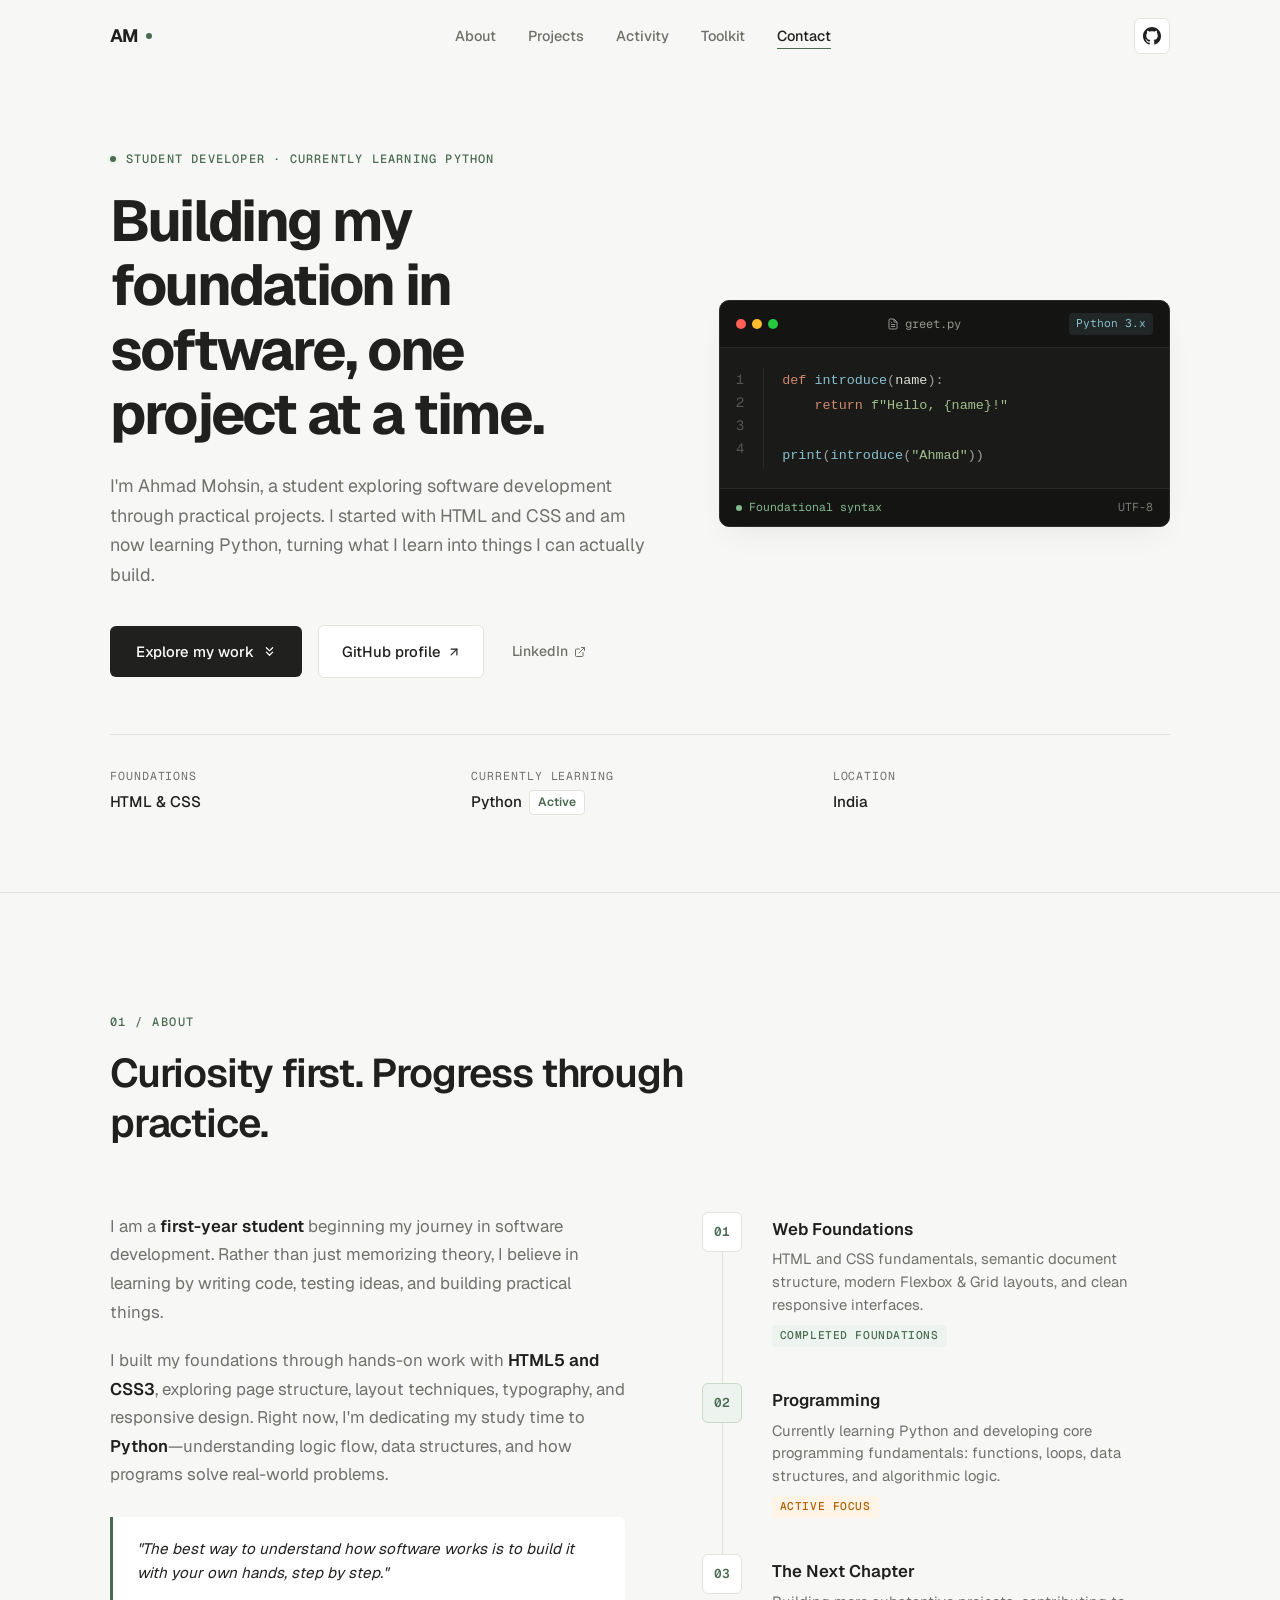
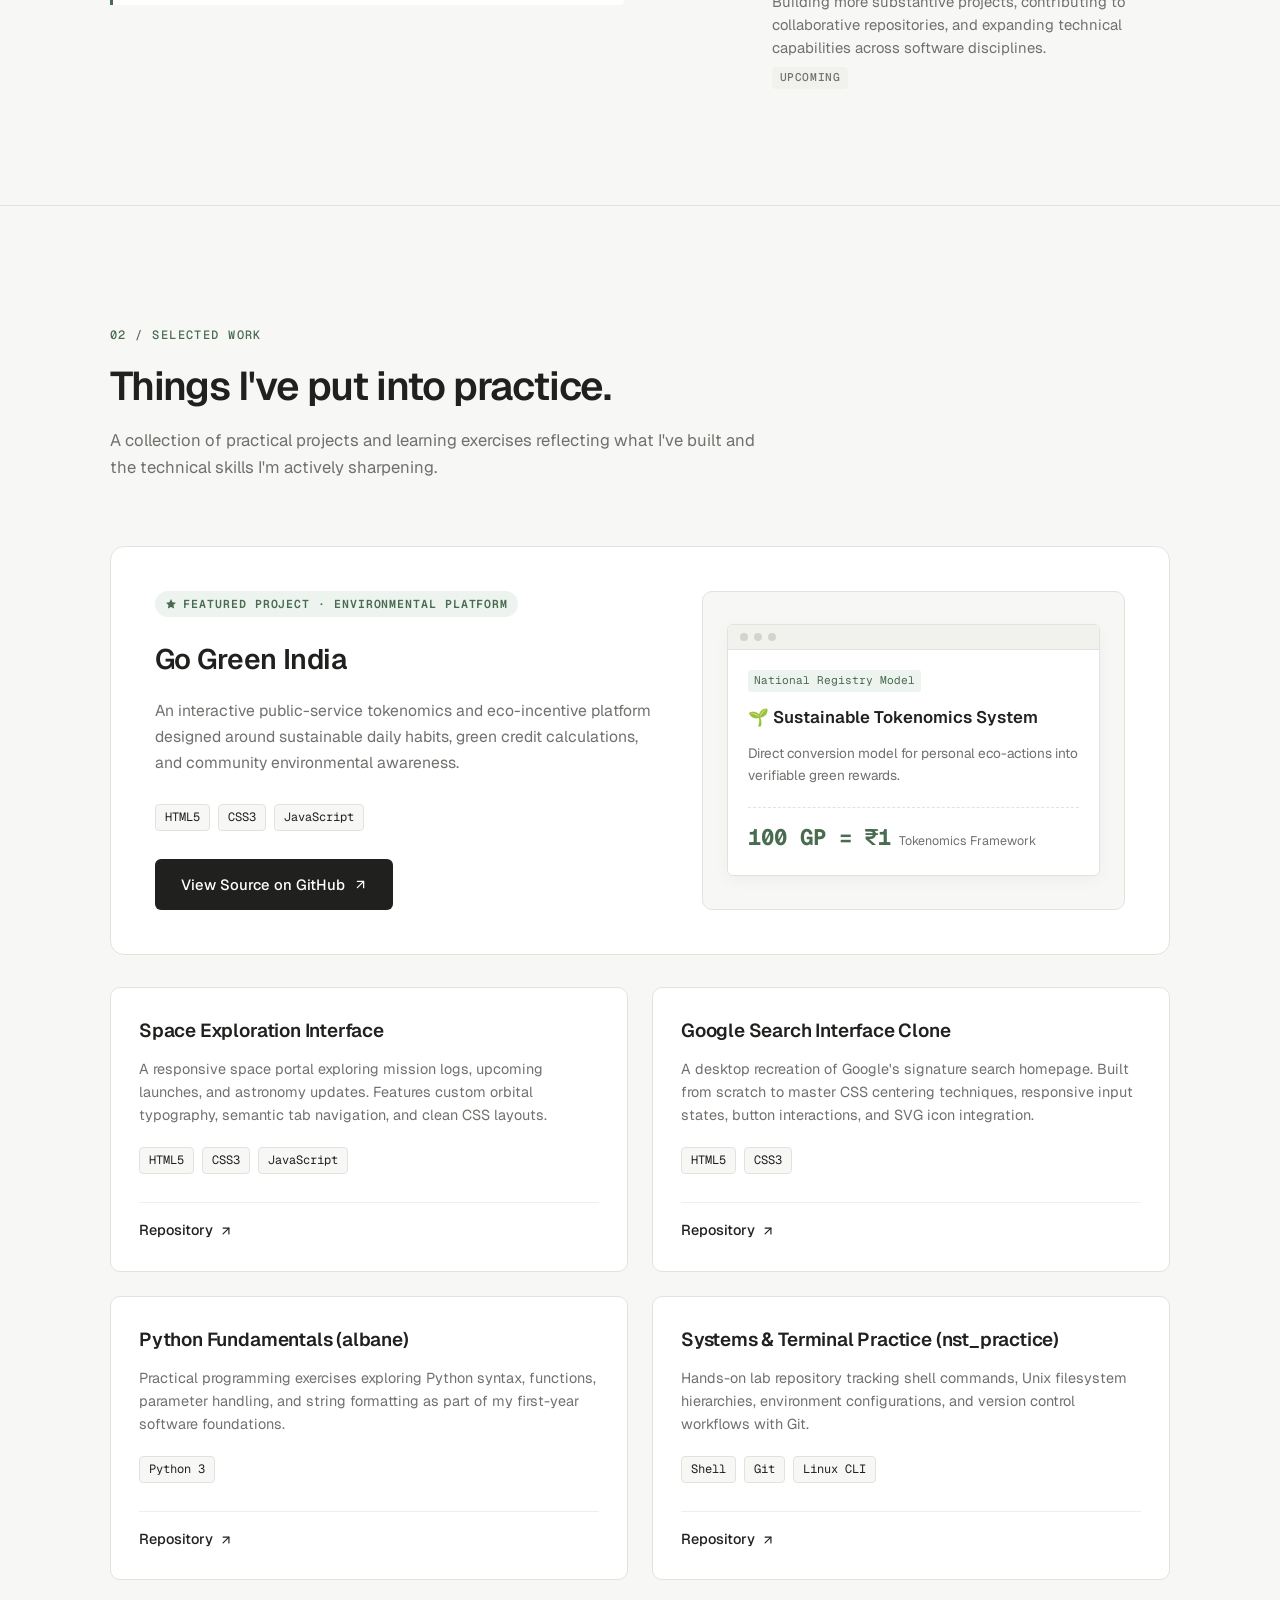
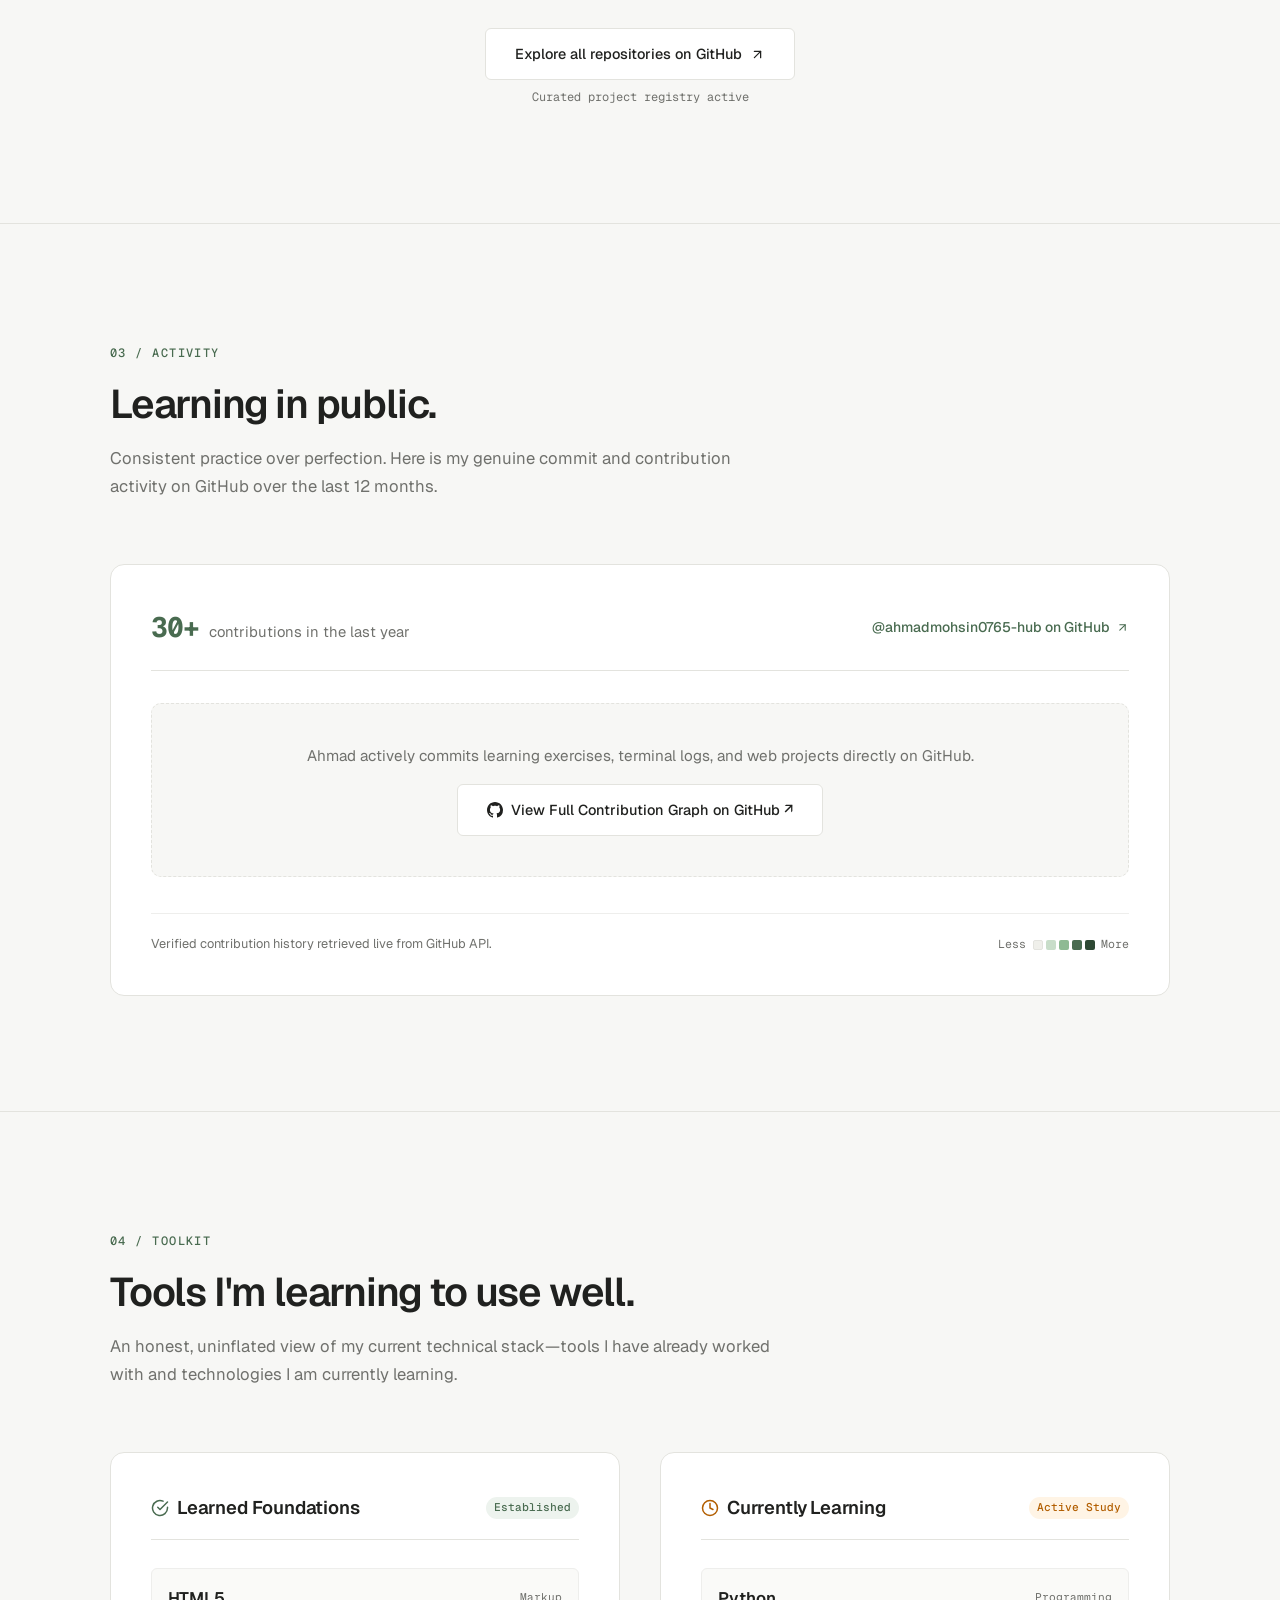
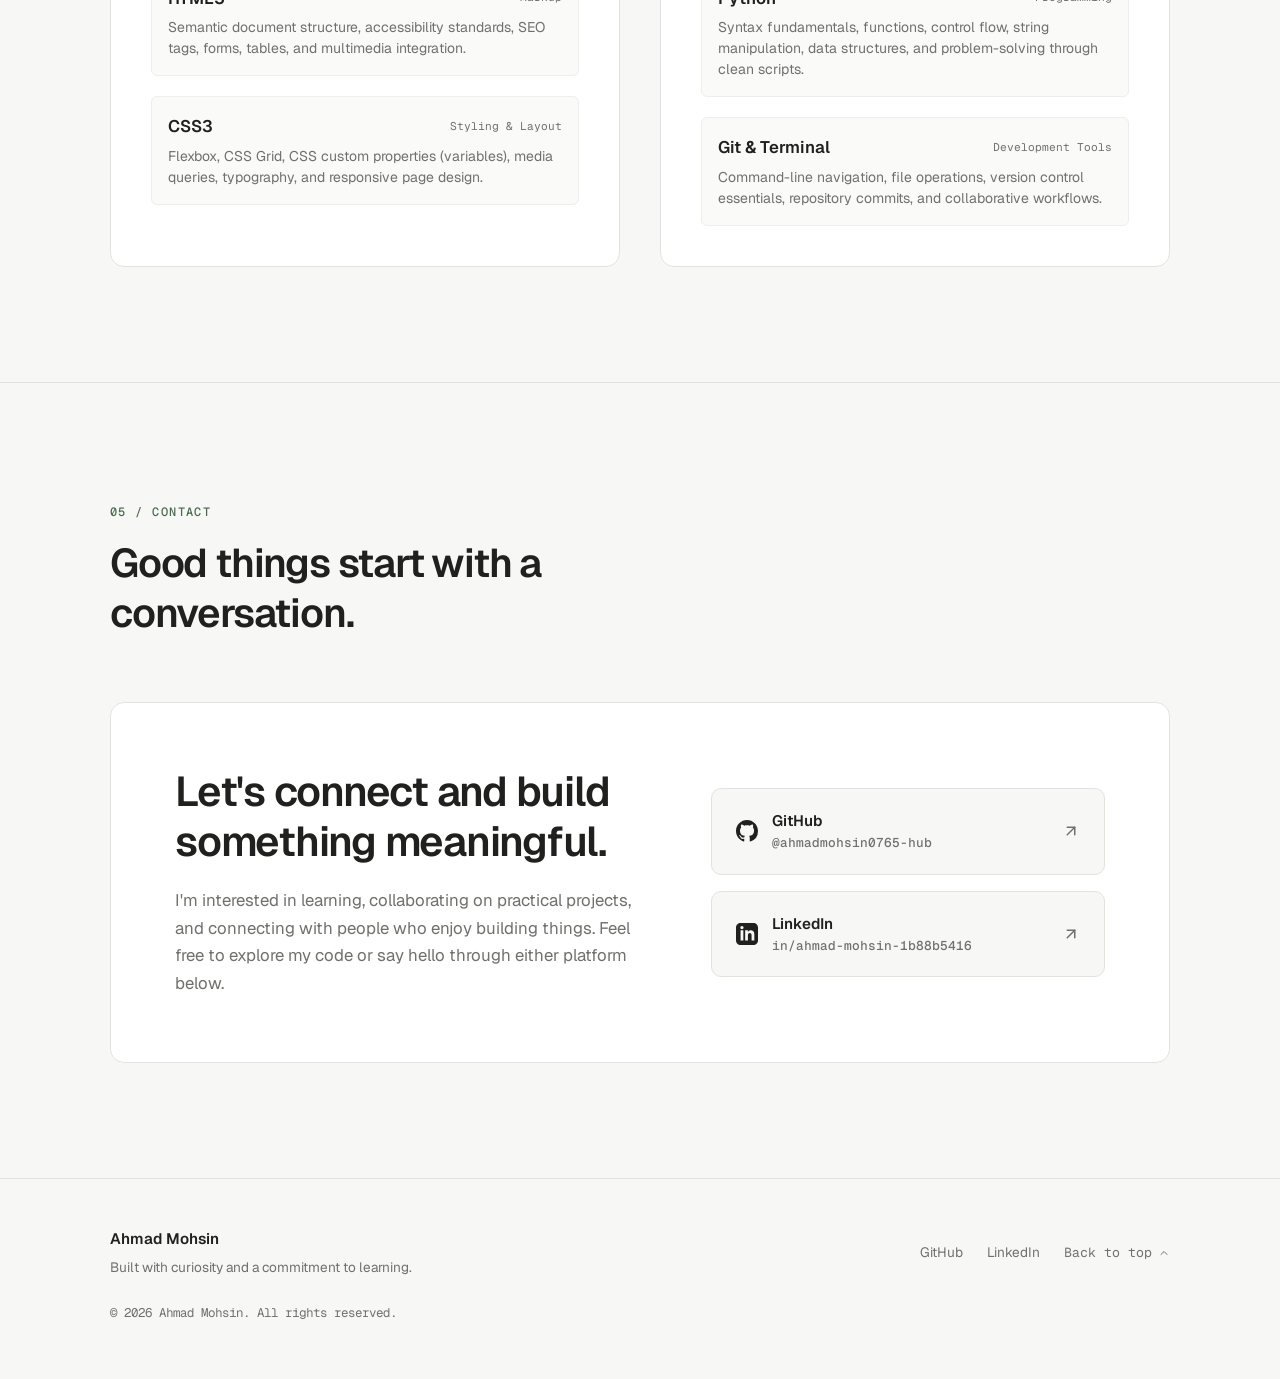
==== index.html @ 2cc1fe0c "first commit" ====
<!DOCTYPE html>
<html lang="en">
<head>
  <meta charset="UTF-8">
  <meta name="viewport" content="width=device-width, initial-scale=1.0">
  <title>Ahmad Mohsin — Student Developer</title>
  
  <!-- Meta & SEO -->
  <meta name="description" content="Personal portfolio of Ahmad Mohsin, a first-year student exploring software development through practical projects, HTML, CSS, and Python.">
  <meta name="author" content="Ahmad Mohsin">
  <meta name="robots" content="index, follow">
  
  <!-- Open Graph / Social Sharing -->
  <meta property="og:type" content="website">
  <meta property="og:title" content="Ahmad Mohsin — Student Developer">
  <meta property="og:description" content="Building my foundation in software, one project at a time. First-year student exploring HTML, CSS, and Python.">
  <meta property="og:url" content="https://github.com/ahmadmohsin0765-hub">
  
  <!-- Favicon -->
  <link rel="icon" type="image/svg+xml" href="assets/favicon.svg">
  
  <!-- Google Fonts: Geist, Geist Mono, Inter -->
  <link rel="preconnect" href="https://fonts.googleapis.com">
  <link rel="preconnect" href="https://fonts.gstatic.com" crossorigin>
  <link href="https://fonts.googleapis.com/css2?family=Geist+Mono:wght@400;500;600&family=Geist:wght@300;400;500;600;700&family=Inter:wght@400;500;600;700&display=swap" rel="stylesheet">
  
  <!-- Stylesheet -->
  <link rel="stylesheet" href="style.css">
  
  <!-- Application Script -->
  <script src="script.js" defer></script>
</head>
<body>
  <!-- Accessibility Skip Navigation -->
  <a href="#main-content" class="skip-link">Skip to main content</a>

  <!-- Navigation Bar -->
  <header class="site-nav" role="banner">
    <div class="container nav-container">
      <a href="#" class="brand-logo" aria-label="Ahmad Mohsin portfolio home">
        <span>AM</span>
        <span class="brand-dot" aria-hidden="true"></span>
      </a>

      <nav aria-label="Main Navigation">
        <ul class="nav-links" id="primary-navigation">
          <li><a href="#about" class="nav-link">About</a></li>
          <li><a href="#projects" class="nav-link">Projects</a></li>
          <li><a href="#activity" class="nav-link">Activity</a></li>
          <li><a href="#toolkit" class="nav-link">Toolkit</a></li>
          <li><a href="#contact" class="nav-link">Contact</a></li>
        </ul>
      </nav>

      <div class="nav-actions">
        <a href="https://github.com/ahmadmohsin0765-hub" class="nav-icon-link" target="_blank" rel="noopener noreferrer" aria-label="Ahmad Mohsin on GitHub">
          <svg width="18" height="18" viewBox="0 0 24 24" fill="currentColor"><path d="M12 0C5.37 0 0 5.37 0 12c0 5.31 3.435 9.795 8.205 11.385.6.105.825-.255.825-.57 0-.285-.015-1.23-.015-2.235-3.015.555-3.795-.735-4.035-1.41-.135-.345-.72-1.41-1.23-1.695-.42-.225-1.02-.78-.015-.795.945-.015 1.62.87 1.845 1.23 1.08 1.815 2.805 1.305 3.495.99.105-.78.42-1.305.765-1.605-2.67-.3-5.46-1.335-5.46-5.925 0-1.305.465-2.385 1.23-3.225-.12-.3-.54-1.53.12-3.18 0 0 1.005-.315 3.3 1.23.96-.27 1.98-.405 3-.405s2.04.135 3 .405c2.295-1.56 3.3-1.23 3.3-1.23.66 1.65.24 2.88.12 3.18.765.84 1.23 1.905 1.23 3.225 0 4.605-2.805 5.625-5.475 5.925.435.375.81 1.095.81 2.22 0 1.605-.015 2.895-.015 3.3 0 .315.225.69.825.57A12.02 12.02 0 0024 12c0-6.63-5.37-12-12-12z"/></svg>
        </a>
        <button class="menu-toggle" type="button" aria-controls="primary-navigation" aria-expanded="false" aria-label="Toggle navigation menu">
          <span></span>
          <span></span>
          <span></span>
        </button>
      </div>
    </div>
  </header>

  <!-- Main Content Region -->
  <main id="main-content">
    <!-- Hero Section -->
    <section class="hero" aria-labelledby="hero-title">
      <div class="container">
        <div class="hero-grid">
          <!-- Left Column -->
          <div class="hero-content">
            <div class="hero-label">
              <span class="hero-label-dot"></span>
              <span>Student Developer · Currently Learning Python</span>
            </div>
            <h1 id="hero-title" class="hero-title">
              Building my foundation in software, one project at a time.
            </h1>
            <p class="hero-desc">
              I'm Ahmad Mohsin, a student exploring software development through practical projects. I started with HTML and CSS and am now learning Python, turning what I learn into things I can actually build.
            </p>
            <div class="hero-cta-group">
              <a href="#projects" class="btn-primary">
                <span>Explore my work</span>
                <svg width="15" height="15" viewBox="0 0 24 24" fill="none" stroke="currentColor" stroke-width="2" stroke-linecap="round" stroke-linejoin="round"><path d="M7 13l5 5 5-5M7 6l5 5 5-5"/></svg>
              </a>
              <a href="https://github.com/ahmadmohsin0765-hub" class="btn-secondary" target="_blank" rel="noopener noreferrer">
                <span>GitHub profile</span>
                <svg width="14" height="14" viewBox="0 0 24 24" fill="none" stroke="currentColor" stroke-width="2" stroke-linecap="round" stroke-linejoin="round"><line x1="7" y1="17" x2="17" y2="7"></line><polyline points="7 7 17 7 17 17"></polyline></svg>
              </a>
              <a href="https://www.linkedin.com/in/ahmad-mohsin-1b88b5416/" class="hero-social-link" target="_blank" rel="noopener noreferrer" aria-label="LinkedIn Profile">
                <span>LinkedIn</span>
                <svg width="12" height="12" viewBox="0 0 24 24" fill="none" stroke="currentColor" stroke-width="2" stroke-linecap="round" stroke-linejoin="round"><path d="M18 13v6a2 2 0 0 1-2 2H5a2 2 0 0 1-2-2V8a2 2 0 0 1 2-2h6"></path><polyline points="15 3 21 3 21 9"></polyline><line x1="10" y1="14" x2="21" y2="3"></line></svg>
              </a>
            </div>
          </div>

          <!-- Right Column: Code Editor Panel -->
          <div class="hero-code-panel" aria-label="Code preview snippet">
            <div class="code-panel-header">
              <div class="code-dots" aria-hidden="true">
                <span class="code-dot red"></span>
                <span class="code-dot yellow"></span>
                <span class="code-dot green"></span>
              </div>
              <div class="code-tab-title">
                <svg width="12" height="12" viewBox="0 0 24 24" fill="none" stroke="currentColor" stroke-width="2"><path d="M14 2H6a2 2 0 0 0-2 2v16a2 2 0 0 0 2 2h12a2 2 0 0 0 2-2V8z"></path><polyline points="14 2 14 8 20 8"></polyline><line x1="16" y1="13" x2="8" y2="13"></line><line x1="16" y1="17" x2="8" y2="17"></line><polyline points="10 9 9 9 8 9"></polyline></svg>
                <span>greet.py</span>
              </div>
              <span class="code-lang-badge">Python 3.x</span>
            </div>

            <div class="code-panel-body">
              <div class="code-line-numbers" aria-hidden="true">
                <span>1</span>
                <span>2</span>
                <span>3</span>
                <span>4</span>
              </div>
              <div class="code-text-content"><code><span class="kw">def</span> <span class="fn">introduce</span><span class="punct">(</span>name<span class="punct">):</span>
    <span class="kw">return</span> <span class="str">f"Hello, {name}!"</span>

<span class="fn">print</span><span class="punct">(</span><span class="fn">introduce</span><span class="punct">(</span><span class="str">"Ahmad"</span><span class="punct">))</span></code></div>
            </div>

            <div class="code-panel-footer">
              <span class="code-status-indicator">
                <span class="code-status-pulse"></span>
                <span>Foundational syntax</span>
              </span>
              <span>UTF-8</span>
            </div>
          </div>
        </div>

        <!-- Metadata Row Below Hero -->
        <div class="hero-metadata">
          <div class="metadata-item">
            <span class="metadata-label">Foundations</span>
            <span class="metadata-value">HTML &amp; CSS</span>
          </div>
          <div class="metadata-item">
            <span class="metadata-label">Currently Learning</span>
            <span class="metadata-value">
              <span>Python</span>
              <span class="metadata-tag">Active</span>
            </span>
          </div>
          <div class="metadata-item">
            <span class="metadata-label">Location</span>
            <span class="metadata-value">India</span>
          </div>
        </div>
      </div>
    </section>

    <!-- Section 01: About -->
    <section id="about" class="section" aria-labelledby="about-heading">
      <div class="container">
        <div class="section-header reveal">
          <span class="section-label">01 / ABOUT</span>
          <h2 id="about-heading" class="section-heading">Curiosity first. Progress through practice.</h2>
        </div>

        <div class="about-grid">
          <div class="about-narrative reveal">
            <p>
              I am a <strong>first-year student</strong> beginning my journey in software development. Rather than just memorizing theory, I believe in learning by writing code, testing ideas, and building practical things.
            </p>
            <p>
              I built my foundations through hands-on work with <strong>HTML5 and CSS3</strong>, exploring page structure, layout techniques, typography, and responsive design. Right now, I'm dedicating my study time to <strong>Python</strong>—understanding logic flow, data structures, and how programs solve real-world problems.
            </p>
            <div class="about-quote">
              "The best way to understand how software works is to build it with your own hands, step by step."
            </div>
          </div>

          <!-- Learning Timeline -->
          <div class="timeline reveal" role="list" aria-label="Learning Journey Timeline">
            <div class="timeline-step" role="listitem">
              <div class="timeline-marker" aria-hidden="true">01</div>
              <div class="timeline-content">
                <h3 class="timeline-title">Web Foundations</h3>
                <p class="timeline-desc">HTML and CSS fundamentals, semantic document structure, modern Flexbox &amp; Grid layouts, and clean responsive interfaces.</p>
                <span class="timeline-badge">Completed Foundations</span>
              </div>
            </div>

            <div class="timeline-step active" role="listitem">
              <div class="timeline-marker" aria-hidden="true">02</div>
              <div class="timeline-content">
                <h3 class="timeline-title">Programming</h3>
                <p class="timeline-desc">Currently learning Python and developing core programming fundamentals: functions, loops, data structures, and algorithmic logic.</p>
                <span class="timeline-badge" style="background: #FFF4E5; color: #B25E00;">Active Focus</span>
              </div>
            </div>

            <div class="timeline-step" role="listitem">
              <div class="timeline-marker" aria-hidden="true">03</div>
              <div class="timeline-content">
                <h3 class="timeline-title">The Next Chapter</h3>
                <p class="timeline-desc">Building more substantive projects, contributing to collaborative repositories, and expanding technical capabilities across software disciplines.</p>
                <span class="timeline-badge" style="background: #F1F1EE; color: #70716D;">Upcoming</span>
              </div>
            </div>
          </div>
        </div>
      </div>
    </section>

    <!-- Section 02: Projects (Selected Work) -->
    <section id="projects" class="section" aria-labelledby="projects-heading">
      <div class="container">
        <div class="section-header reveal">
          <span class="section-label">02 / SELECTED WORK</span>
          <h2 id="projects-heading" class="section-heading">Things I've put into practice.</h2>
          <p class="section-intro">
            A collection of practical projects and learning exercises reflecting what I've built and the technical skills I'm actively sharpening.
          </p>
        </div>

        <div class="projects-wrapper">
          <!-- Featured Project Injection Container -->
          <div id="featured-project-container"></div>

          <!-- Regular Projects Two-Column Grid -->
          <div class="projects-grid" id="projects-grid-container"></div>

          <!-- Explore GitHub Link -->
          <div class="projects-footer reveal">
            <a href="https://github.com/ahmadmohsin0765-hub" class="btn-outline" target="_blank" rel="noopener noreferrer">
              <span>Explore all repositories on GitHub</span>
              <svg width="15" height="15" viewBox="0 0 24 24" fill="none" stroke="currentColor" stroke-width="2" stroke-linecap="round" stroke-linejoin="round"><line x1="7" y1="17" x2="17" y2="7"></line><polyline points="7 7 17 7 17 17"></polyline></svg>
            </a>
            <div class="repo-fetch-status" id="repo-sync-status" aria-live="polite">
              Synchronizing with public repositories...
            </div>
          </div>
        </div>
      </div>
    </section>

    <!-- Section 03: Activity (GitHub Contributions) -->
    <section id="activity" class="section" aria-labelledby="activity-heading">
      <div class="container">
        <div class="section-header reveal">
          <span class="section-label">03 / ACTIVITY</span>
          <h2 id="activity-heading" class="section-heading">Learning in public.</h2>
          <p class="section-intro">
            Consistent practice over perfection. Here is my genuine commit and contribution activity on GitHub over the last 12 months.
          </p>
        </div>

        <div class="activity-card reveal">
          <div class="activity-header">
            <div class="activity-stats">
              <span class="activity-count" id="annual-contributions-count">--</span>
              <span class="activity-count-label">contributions in the last year</span>
            </div>
            <a href="https://github.com/ahmadmohsin0765-hub" class="activity-profile-link" target="_blank" rel="noopener noreferrer">
              <span>@ahmadmohsin0765-hub on GitHub</span>
              <svg width="13" height="13" viewBox="0 0 24 24" fill="none" stroke="currentColor" stroke-width="2" stroke-linecap="round" stroke-linejoin="round"><line x1="7" y1="17" x2="17" y2="7"></line><polyline points="7 7 17 7 17 17"></polyline></svg>
            </a>
          </div>

          <div class="calendar-scroll-hint">← Scroll horizontally to inspect 52 weeks →</div>

          <!-- Calendar Graph Canvas Container -->
          <div class="calendar-wrapper" id="calendar-graph-container" tabindex="0" role="region" aria-label="Interactive GitHub contribution heat map">
            <div style="padding: 2rem; text-align: center; color: var(--text-secondary); font-family: var(--font-mono); font-size: 0.85rem;">
              Loading GitHub activity...
            </div>
          </div>

          <!-- Tooltip element -->
          <div class="calendar-tooltip" id="calendar-tooltip" role="tooltip" aria-hidden="true"></div>

          <!-- Calendar Footer Legend -->
          <div class="calendar-footer">
            <span>Verified contribution history retrieved live from GitHub API.</span>
            <div class="calendar-legend" aria-hidden="true">
              <span>Less</span>
              <div class="legend-squares">
                <span class="legend-square lvl-0"></span>
                <span class="legend-square lvl-1"></span>
                <span class="legend-square lvl-2"></span>
                <span class="legend-square lvl-3"></span>
                <span class="legend-square lvl-4"></span>
              </div>
              <span>More</span>
            </div>
          </div>
        </div>
      </div>
    </section>

    <!-- Section 04: Toolkit / Skills -->
    <section id="toolkit" class="section" aria-labelledby="toolkit-heading">
      <div class="container">
        <div class="section-header reveal">
          <span class="section-label">04 / TOOLKIT</span>
          <h2 id="toolkit-heading" class="section-heading">Tools I'm learning to use well.</h2>
          <p class="section-intro">
            An honest, uninflated view of my current technical stack—tools I have already worked with and technologies I am currently learning.
          </p>
        </div>

        <div class="skills-grid">
          <!-- Category 1: Learned -->
          <div class="skill-category reveal">
            <div class="skill-category-header">
              <h3 class="skill-category-title">
                <svg width="18" height="18" viewBox="0 0 24 24" fill="none" stroke="var(--accent)" stroke-width="2" stroke-linecap="round" stroke-linejoin="round"><path d="M22 11.08V12a10 10 0 1 1-5.93-9.14"></path><polyline points="22 4 12 14.01 9 11.01"></polyline></svg>
                <span>Learned Foundations</span>
              </h3>
              <span class="skill-badge learned">Established</span>
            </div>

            <ul class="skill-list">
              <li class="skill-item">
                <div class="skill-item-header">
                  <span class="skill-name">HTML5</span>
                  <span class="skill-status-pill">Markup</span>
                </div>
                <p class="skill-desc">Semantic document structure, accessibility standards, SEO tags, forms, tables, and multimedia integration.</p>
              </li>

              <li class="skill-item">
                <div class="skill-item-header">
                  <span class="skill-name">CSS3</span>
                  <span class="skill-status-pill">Styling &amp; Layout</span>
                </div>
                <p class="skill-desc">Flexbox, CSS Grid, CSS custom properties (variables), media queries, typography, and responsive page design.</p>
              </li>
            </ul>
          </div>

          <!-- Category 2: Currently Learning -->
          <div class="skill-category reveal">
            <div class="skill-category-header">
              <h3 class="skill-category-title">
                <svg width="18" height="18" viewBox="0 0 24 24" fill="none" stroke="#B25E00" stroke-width="2" stroke-linecap="round" stroke-linejoin="round"><circle cx="12" cy="12" r="10"></circle><polyline points="12 6 12 12 16 14"></polyline></svg>
                <span>Currently Learning</span>
              </h3>
              <span class="skill-badge learning">Active Study</span>
            </div>

            <ul class="skill-list">
              <li class="skill-item">
                <div class="skill-item-header">
                  <span class="skill-name">Python</span>
                  <span class="skill-status-pill">Programming</span>
                </div>
                <p class="skill-desc">Syntax fundamentals, functions, control flow, string manipulation, data structures, and problem-solving through clean scripts.</p>
              </li>

              <li class="skill-item">
                <div class="skill-item-header">
                  <span class="skill-name">Git &amp; Terminal</span>
                  <span class="skill-status-pill">Development Tools</span>
                </div>
                <p class="skill-desc">Command-line navigation, file operations, version control essentials, repository commits, and collaborative workflows.</p>
              </li>
            </ul>
          </div>
        </div>
      </div>
    </section>

    <!-- Section 05: Contact -->
    <section id="contact" class="section" aria-labelledby="contact-heading">
      <div class="container">
        <div class="section-header reveal">
          <span class="section-label">05 / CONTACT</span>
          <h2 id="contact-heading" class="section-heading">Good things start with a conversation.</h2>
        </div>

        <div class="contact-card reveal">
          <div class="contact-info">
            <h3 class="contact-title">Let's connect and build something meaningful.</h3>
            <p class="contact-desc">
              I'm interested in learning, collaborating on practical projects, and connecting with people who enjoy building things. Feel free to explore my code or say hello through either platform below.
            </p>
          </div>

          <div class="contact-links-list">
            <!-- GitHub Link -->
            <a href="https://github.com/ahmadmohsin0765-hub" class="contact-link-item" target="_blank" rel="noopener noreferrer">
              <div class="contact-link-left">
                <svg width="22" height="22" viewBox="0 0 24 24" fill="currentColor"><path d="M12 0C5.37 0 0 5.37 0 12c0 5.31 3.435 9.795 8.205 11.385.6.105.825-.255.825-.57 0-.285-.015-1.23-.015-2.235-3.015.555-3.795-.735-4.035-1.41-.135-.345-.72-1.41-1.23-1.695-.42-.225-1.02-.78-.015-.795.945-.015 1.62.87 1.845 1.23 1.08 1.815 2.805 1.305 3.495.99.105-.78.42-1.305.765-1.605-2.67-.3-5.46-1.335-5.46-5.925 0-1.305.465-2.385 1.23-3.225-.12-.3-.54-1.53.12-3.18 0 0 1.005-.315 3.3 1.23.96-.27 1.98-.405 3-.405s2.04.135 3 .405c2.295-1.56 3.3-1.23 3.3-1.23.66 1.65.24 2.88.12 3.18.765.84 1.23 1.905 1.23 3.225 0 4.605-2.805 5.625-5.475 5.925.435.375.81 1.095.81 2.22 0 1.605-.015 2.895-.015 3.3 0 .315.225.69.825.57A12.02 12.02 0 0024 12c0-6.63-5.37-12-12-12z"/></svg>
                <div>
                  <div class="contact-link-label">GitHub</div>
                  <div class="contact-link-handle">@ahmadmohsin0765-hub</div>
                </div>
              </div>
              <svg class="contact-arrow" width="18" height="18" viewBox="0 0 24 24" fill="none" stroke="currentColor" stroke-width="2" stroke-linecap="round" stroke-linejoin="round"><line x1="7" y1="17" x2="17" y2="7"></line><polyline points="7 7 17 7 17 17"></polyline></svg>
            </a>

            <!-- LinkedIn Link -->
            <a href="https://www.linkedin.com/in/ahmad-mohsin-1b88b5416/" class="contact-link-item" target="_blank" rel="noopener noreferrer">
              <div class="contact-link-left">
                <svg width="22" height="22" viewBox="0 0 24 24" fill="currentColor"><path d="M19 0h-14c-2.761 0-5 2.239-5 5v14c0 2.761 2.239 5 5 5h14c2.762 0 5-2.239 5-5v-14c0-2.761-2.238-5-5-5zm-11 19h-3v-11h3v11zm-1.5-12.268c-.966 0-1.75-.79-1.75-1.764s.784-1.764 1.75-1.764 1.75.79 1.75 1.764-.783 1.764-1.75 1.764zm13.5 12.268h-3v-5.604c0-3.368-4-3.113-4 0v5.604h-3v-11h3v1.765c1.396-2.586 7-2.777 7 2.476v6.759z"/></svg>
                <div>
                  <div class="contact-link-label">LinkedIn</div>
                  <div class="contact-link-handle">in/ahmad-mohsin-1b88b5416</div>
                </div>
              </div>
              <svg class="contact-arrow" width="18" height="18" viewBox="0 0 24 24" fill="none" stroke="currentColor" stroke-width="2" stroke-linecap="round" stroke-linejoin="round"><line x1="7" y1="17" x2="17" y2="7"></line><polyline points="7 7 17 7 17 17"></polyline></svg>
            </a>
          </div>
        </div>
      </div>
    </section>
  </main>

  <!-- Minimalist Footer -->
  <footer class="site-footer" role="contentinfo">
    <div class="container footer-container">
      <div class="footer-left">
        <span class="footer-name">Ahmad Mohsin</span>
        <span class="footer-tagline">Built with curiosity and a commitment to learning.</span>
      </div>

      <div class="footer-right">
        <a href="https://github.com/ahmadmohsin0765-hub" class="footer-link" target="_blank" rel="noopener noreferrer">GitHub</a>
        <a href="https://www.linkedin.com/in/ahmad-mohsin-1b88b5416/" class="footer-link" target="_blank" rel="noopener noreferrer">LinkedIn</a>
        <a href="#" class="footer-back-to-top" aria-label="Return to top of page">
          <span>Back to top</span>
          <svg width="12" height="12" viewBox="0 0 24 24" fill="none" stroke="currentColor" stroke-width="2" stroke-linecap="round" stroke-linejoin="round"><polyline points="18 15 12 9 6 15"></polyline></svg>
        </a>
      </div>
    </div>
    <div class="container" style="margin-top: 1.5rem; font-size: 0.78rem; color: #70716D; font-family: var(--font-mono);">
      © <span id="current-year">2026</span> Ahmad Mohsin. All rights reserved.
    </div>
  </footer>
</body>
</html>
---- style.css ----
/* ==========================================================================
   Ahmad Mohsin — Personal Portfolio Stylesheet
   Minimalist, Art-Directed Editorial Design System
   ========================================================================== */

/* --- Custom Properties / Design Tokens --- */
:root {
  /* Color Palette (Design System) */
  --bg: #F7F7F5;
  --text: #20211F;
  --text-secondary: #70716D;
  --accent: #496B50;
  --accent-hover: #38533e;
  --accent-subtle: #edf3ee;
  --accent-border: #c8d8cb;
  --border: #E3E3DE;
  --border-light: #EEEEEC;
  --surface: #FFFFFF;
  --surface-muted: #FAFAF8;

  /* Code Panel Palette */
  --code-bg: #1A1B19;
  --code-text: #DCDCD7;
  --code-keyword: #D08770;
  --code-func: #88C0D0;
  --code-string: #A3BE8C;
  --code-comment: #6A6D68;
  --code-punct: #9EA09B;

  /* Typography */
  --font-sans: 'Geist', 'Inter', -apple-system, BlinkMacSystemFont, 'Segoe UI', Roboto, Helvetica, Arial, sans-serif;
  --font-mono: 'Geist Mono', 'JetBrains Mono', 'SF Mono', Menlo, Consolas, Monaco, monospace;

  /* Layout & Spacing */
  --max-width: 1140px;
  --section-spacing: clamp(5rem, 9vw, 8rem);
  --radius-sm: 6px;
  --radius-md: 10px;
  --radius-lg: 14px;

  /* Transitions */
  --transition-fast: 0.18s cubic-bezier(0.16, 1, 0.3, 1);
  --transition-base: 0.28s cubic-bezier(0.16, 1, 0.3, 1);
  --transition-slow: 0.45s cubic-bezier(0.16, 1, 0.3, 1);
}

/* --- Reset & Global Baseline --- */
*, *::before, *::after {
  box-sizing: border-box;
  margin: 0;
  padding: 0;
}

html {
  font-size: 16px;
  scroll-behavior: smooth;
  -webkit-font-smoothing: antialiased;
  -moz-osx-font-smoothing: grayscale;
  text-rendering: optimizeLegibility;
}

body {
  font-family: var(--font-sans);
  background-color: var(--bg);
  color: var(--text);
  line-height: 1.6;
  min-height: 100vh;
  position: relative;
  overflow-x: hidden;
}

img, svg {
  display: block;
  max-width: 100%;
}

a {
  color: inherit;
  text-decoration: none;
}

button {
  font: inherit;
  background: none;
  border: none;
  cursor: pointer;
  color: inherit;
}

/* Focus styles for keyboard navigation */
:focus-visible {
  outline: 2px solid var(--accent);
  outline-offset: 3px;
  border-radius: var(--radius-sm);
}

/* Skip to content link for accessibility */
.skip-link {
  position: absolute;
  top: -100px;
  left: 24px;
  background: var(--text);
  color: var(--surface);
  padding: 10px 16px;
  z-index: 1000;
  font-size: 0.875rem;
  font-weight: 500;
  border-radius: var(--radius-sm);
  transition: top var(--transition-fast);
}

.skip-link:focus {
  top: 16px;
}

/* --- Container --- */
.container {
  width: 100%;
  max-width: var(--max-width);
  margin-left: auto;
  margin-right: auto;
  padding-left: clamp(1.25rem, 4vw, 2.5rem);
  padding-right: clamp(1.25rem, 4vw, 2.5rem);
}

/* --- Typography Utilities --- */
.section-label {
  display: inline-block;
  font-family: var(--font-mono);
  font-size: 0.75rem;
  font-weight: 500;
  letter-spacing: 0.12em;
  text-transform: uppercase;
  color: var(--accent);
  margin-bottom: 1rem;
}

.section-heading {
  font-size: clamp(1.75rem, 3.5vw, 2.5rem);
  font-weight: 600;
  line-height: 1.25;
  letter-spacing: -0.03em;
  color: var(--text);
  max-width: 24ch;
}

.section-intro {
  font-size: clamp(1rem, 1.3vw, 1.125rem);
  color: var(--text-secondary);
  line-height: 1.65;
  max-width: 60ch;
  margin-top: 1rem;
}

/* --- Navigation Bar --- */
.site-nav {
  position: sticky;
  top: 0;
  z-index: 100;
  background: rgba(247, 247, 245, 0.92);
  backdrop-filter: blur(8px);
  -webkit-backdrop-filter: blur(8px);
  border-bottom: 1px solid transparent;
  transition: border-color var(--transition-base), background-color var(--transition-base);
}

.site-nav.scrolled {
  border-bottom-color: var(--border);
  background: rgba(247, 247, 245, 0.98);
}

.nav-container {
  display: flex;
  align-items: center;
  justify-content: space-between;
  height: 72px;
}

.brand-logo {
  display: inline-flex;
  align-items: center;
  gap: 0.5rem;
  font-family: var(--font-sans);
  font-size: 1.125rem;
  font-weight: 700;
  letter-spacing: -0.03em;
  color: var(--text);
  transition: opacity var(--transition-fast);
}

.brand-logo:hover {
  opacity: 0.8;
}

.brand-dot {
  width: 6px;
  height: 6px;
  border-radius: 50%;
  background: var(--accent);
  display: inline-block;
}

.nav-links {
  display: flex;
  align-items: center;
  gap: 2rem;
  list-style: none;
}

.nav-link {
  font-size: 0.9rem;
  font-weight: 500;
  color: var(--text-secondary);
  transition: color var(--transition-fast);
  position: relative;
  padding: 0.25rem 0;
}

.nav-link:hover,
.nav-link.active {
  color: var(--text);
}

.nav-link::after {
  content: '';
  position: absolute;
  bottom: 0;
  left: 0;
  width: 0;
  height: 1.5px;
  background-color: var(--accent);
  transition: width var(--transition-fast);
}

.nav-link:hover::after,
.nav-link.active::after {
  width: 100%;
}

.nav-actions {
  display: flex;
  align-items: center;
  gap: 1.25rem;
}

.nav-icon-link {
  display: inline-flex;
  align-items: center;
  justify-content: center;
  width: 36px;
  height: 36px;
  border-radius: var(--radius-sm);
  border: 1px solid var(--border);
  background: var(--surface);
  color: var(--text);
  transition: border-color var(--transition-fast), background-color var(--transition-fast), transform var(--transition-fast);
}

.nav-icon-link:hover {
  border-color: var(--accent);
  color: var(--accent);
  transform: translateY(-1px);
}

/* Mobile Menu Toggle Button */
.menu-toggle {
  display: none;
  flex-direction: column;
  justify-content: center;
  align-items: center;
  width: 40px;
  height: 40px;
  border-radius: var(--radius-sm);
  border: 1px solid var(--border);
  background: var(--surface);
  gap: 5px;
  padding: 8px;
}

.menu-toggle span {
  width: 18px;
  height: 1.5px;
  background: var(--text);
  transition: transform var(--transition-base), opacity var(--transition-base);
  transform-origin: center;
}

.menu-toggle[aria-expanded="true"] span:nth-child(1) {
  transform: translateY(6.5px) rotate(45deg);
}

.menu-toggle[aria-expanded="true"] span:nth-child(2) {
  opacity: 0;
}

.menu-toggle[aria-expanded="true"] span:nth-child(3) {
  transform: translateY(-6.5px) rotate(-45deg);
}

/* --- Hero Section --- */
.hero {
  padding-top: clamp(3rem, 6vw, 5.5rem);
  padding-bottom: clamp(3rem, 6vw, 5rem);
}

.hero-grid {
  display: grid;
  grid-template-columns: 1.15fr 0.95fr;
  gap: clamp(2rem, 5vw, 4.5rem);
  align-items: center;
}

.hero-content {
  display: flex;
  flex-direction: column;
}

.hero-label {
  display: inline-flex;
  align-items: center;
  gap: 0.6rem;
  font-family: var(--font-mono);
  font-size: 0.75rem;
  font-weight: 500;
  letter-spacing: 0.1em;
  text-transform: uppercase;
  color: var(--accent);
  margin-bottom: 1.25rem;
}

.hero-label-dot {
  width: 6px;
  height: 6px;
  border-radius: 50%;
  background: var(--accent);
  box-shadow: 0 0 0 3px var(--accent-subtle);
}

.hero-title {
  font-size: clamp(2.25rem, 4.8vw, 3.6rem);
  font-weight: 700;
  line-height: 1.12;
  letter-spacing: -0.04em;
  color: var(--text);
  margin-bottom: 1.5rem;
}

.hero-desc {
  font-size: clamp(1.05rem, 1.4vw, 1.15rem);
  line-height: 1.65;
  color: var(--text-secondary);
  margin-bottom: 2.25rem;
  max-width: 52ch;
}

.hero-cta-group {
  display: flex;
  align-items: center;
  flex-wrap: wrap;
  gap: 1rem;
}

/* Primary Button */
.btn-primary {
  display: inline-flex;
  align-items: center;
  justify-content: center;
  gap: 0.5rem;
  background: var(--text);
  color: #FFFFFF;
  padding: 0.85rem 1.6rem;
  border-radius: var(--radius-sm);
  font-size: 0.925rem;
  font-weight: 500;
  transition: background var(--transition-fast), transform var(--transition-fast);
}

.btn-primary:hover {
  background: var(--accent);
  color: #FFFFFF;
  transform: translateY(-1px);
}

/* Secondary Button */
.btn-secondary {
  display: inline-flex;
  align-items: center;
  justify-content: center;
  gap: 0.4rem;
  background: var(--surface);
  color: var(--text);
  border: 1px solid var(--border);
  padding: 0.85rem 1.4rem;
  border-radius: var(--radius-sm);
  font-size: 0.925rem;
  font-weight: 500;
  transition: border-color var(--transition-fast), color var(--transition-fast), transform var(--transition-fast);
}

.btn-secondary:hover {
  border-color: var(--accent);
  color: var(--accent);
  transform: translateY(-1px);
}

.hero-social-link {
  display: inline-flex;
  align-items: center;
  gap: 0.35rem;
  font-size: 0.875rem;
  font-weight: 500;
  color: var(--text-secondary);
  padding: 0.5rem 0.75rem;
  transition: color var(--transition-fast);
}

.hero-social-link:hover {
  color: var(--text);
}

/* --- Hero Code Panel (Right Column) --- */
.hero-code-panel {
  background: var(--code-bg);
  border-radius: var(--radius-md);
  border: 1px solid #2B2D29;
  box-shadow: 0 12px 30px -10px rgba(0, 0, 0, 0.08);
  overflow: hidden;
  position: relative;
}

.code-panel-header {
  display: flex;
  align-items: center;
  justify-content: space-between;
  padding: 0.75rem 1rem;
  background: #141513;
  border-bottom: 1px solid #282A26;
}

.code-dots {
  display: flex;
  align-items: center;
  gap: 6px;
}

.code-dot {
  width: 10px;
  height: 10px;
  border-radius: 50%;
  background: #363833;
}

.code-dot.red { background: #FF5F56; }
.code-dot.yellow { background: #FFBD2E; }
.code-dot.green { background: #27C93F; }

.code-tab-title {
  font-family: var(--font-mono);
  font-size: 0.75rem;
  color: #92958D;
  display: inline-flex;
  align-items: center;
  gap: 0.4rem;
}

.code-lang-badge {
  font-family: var(--font-mono);
  font-size: 0.7rem;
  color: #88C0D0;
  background: rgba(136, 192, 208, 0.1);
  padding: 2px 7px;
  border-radius: 4px;
}

.code-panel-body {
  padding: 1.25rem 1rem;
  display: flex;
  font-family: var(--font-mono);
  font-size: 0.84rem;
  line-height: 1.7;
  overflow-x: auto;
}

.code-line-numbers {
  display: flex;
  flex-direction: column;
  padding-right: 1.15rem;
  margin-right: 1.15rem;
  border-right: 1px solid #282A26;
  color: #555752;
  user-select: none;
  text-align: right;
  min-width: 1.5rem;
}

.code-text-content {
  color: var(--code-text);
  white-space: pre;
}

.kw { color: var(--code-keyword); font-weight: 500; }
.fn { color: var(--code-func); }
.str { color: var(--code-string); }
.cm { color: var(--code-comment); font-style: italic; }
.punct { color: var(--code-punct); }

.code-panel-footer {
  display: flex;
  align-items: center;
  justify-content: space-between;
  padding: 0.6rem 1rem;
  background: #141513;
  border-top: 1px solid #282A26;
  font-family: var(--font-mono);
  font-size: 0.72rem;
  color: #7A7D75;
}

.code-status-indicator {
  display: inline-flex;
  align-items: center;
  gap: 0.4rem;
  color: #85B88E;
}

.code-status-pulse {
  width: 6px;
  height: 6px;
  border-radius: 50%;
  background: #85B88E;
}

/* --- Hero Metadata Row --- */
.hero-metadata {
  margin-top: 3.5rem;
  padding-top: 2rem;
  border-top: 1px solid var(--border);
  display: grid;
  grid-template-columns: repeat(3, 1fr);
  gap: 1.5rem;
}

.metadata-item {
  display: flex;
  flex-direction: column;
  gap: 0.25rem;
}

.metadata-label {
  font-family: var(--font-mono);
  font-size: 0.72rem;
  letter-spacing: 0.08em;
  text-transform: uppercase;
  color: var(--text-secondary);
}

.metadata-value {
  font-size: 0.95rem;
  font-weight: 500;
  color: var(--text);
  display: inline-flex;
  align-items: center;
  gap: 0.4rem;
}

.metadata-tag {
  display: inline-block;
  padding: 2px 8px;
  font-size: 0.75rem;
  border-radius: 4px;
  background: var(--surface);
  border: 1px solid var(--border);
  color: var(--accent);
  font-weight: 600;
}

/* --- General Section Wrapper --- */
.section {
  padding-top: var(--section-spacing);
  padding-bottom: var(--section-spacing);
  border-top: 1px solid var(--border);
}

.section-header {
  margin-bottom: clamp(2.5rem, 5vw, 4rem);
}

/* --- About Section --- */
.about-grid {
  display: grid;
  grid-template-columns: 1.1fr 1fr;
  gap: clamp(2.5rem, 6vw, 5rem);
  align-items: flex-start;
}

.about-narrative {
  display: flex;
  flex-direction: column;
  gap: 1.25rem;
}

.about-narrative p {
  font-size: 1.05rem;
  line-height: 1.7;
  color: var(--text-secondary);
}

.about-narrative p strong {
  color: var(--text);
  font-weight: 600;
}

.about-quote {
  padding: 1.25rem 1.5rem;
  background: var(--surface);
  border-left: 3px solid var(--accent);
  border-radius: 0 var(--radius-sm) var(--radius-sm) 0;
  font-style: italic;
  font-size: 0.95rem;
  color: var(--text);
  margin-top: 0.5rem;
}

/* Learning Timeline */
.timeline {
  display: flex;
  flex-direction: column;
  position: relative;
}

.timeline-step {
  display: grid;
  grid-template-columns: 50px 1fr;
  gap: 1.25rem;
  position: relative;
  padding-bottom: 2.25rem;
}

.timeline-step:last-child {
  padding-bottom: 0;
}

.timeline-step:not(:last-child)::before {
  content: '';
  position: absolute;
  top: 32px;
  left: 20px;
  bottom: 0;
  width: 1px;
  background: var(--border);
}

.timeline-marker {
  width: 40px;
  height: 40px;
  border-radius: var(--radius-sm);
  background: var(--surface);
  border: 1px solid var(--border);
  display: flex;
  align-items: center;
  justify-content: center;
  font-family: var(--font-mono);
  font-size: 0.8rem;
  font-weight: 600;
  color: var(--accent);
  z-index: 1;
}

.timeline-step.active .timeline-marker {
  background: var(--accent-subtle);
  border-color: var(--accent-border);
  color: var(--accent);
}

.timeline-content {
  display: flex;
  flex-direction: column;
  padding-top: 0.25rem;
}

.timeline-title {
  font-size: 1.05rem;
  font-weight: 600;
  color: var(--text);
  margin-bottom: 0.35rem;
}

.timeline-desc {
  font-size: 0.925rem;
  color: var(--text-secondary);
  line-height: 1.55;
}

.timeline-badge {
  display: inline-block;
  align-self: flex-start;
  font-family: var(--font-mono);
  font-size: 0.7rem;
  text-transform: uppercase;
  letter-spacing: 0.05em;
  padding: 2px 8px;
  border-radius: 4px;
  background: var(--accent-subtle);
  color: var(--accent);
  font-weight: 500;
  margin-top: 0.5rem;
}

/* --- Projects Section --- */
.projects-wrapper {
  display: flex;
  flex-direction: column;
  gap: 2rem;
}

/* Featured Project Card */
.project-card-featured {
  display: grid;
  grid-template-columns: 1.2fr 1fr;
  gap: 2.5rem;
  background: var(--surface);
  border: 1px solid var(--border);
  border-radius: var(--radius-lg);
  padding: clamp(1.75rem, 3.5vw, 2.75rem);
  transition: border-color var(--transition-base), box-shadow var(--transition-base);
  position: relative;
}

.project-card-featured:hover {
  border-color: var(--accent-border);
  box-shadow: 0 10px 28px -12px rgba(73, 107, 80, 0.12);
}

.featured-content {
  display: flex;
  flex-direction: column;
  justify-content: space-between;
}

.featured-tag {
  display: inline-flex;
  align-items: center;
  gap: 0.4rem;
  font-family: var(--font-mono);
  font-size: 0.72rem;
  text-transform: uppercase;
  letter-spacing: 0.08em;
  color: var(--accent);
  background: var(--accent-subtle);
  padding: 4px 10px;
  border-radius: 20px;
  width: fit-content;
  margin-bottom: 1.25rem;
  font-weight: 600;
}

.project-title {
  font-size: clamp(1.35rem, 2.2vw, 1.8rem);
  font-weight: 600;
  letter-spacing: -0.02em;
  color: var(--text);
  margin-bottom: 1rem;
}

.project-desc {
  font-size: 0.98rem;
  line-height: 1.65;
  color: var(--text-secondary);
  margin-bottom: 1.75rem;
}

.project-tech-list {
  display: flex;
  flex-wrap: wrap;
  gap: 0.5rem;
  list-style: none;
  margin-bottom: 1.75rem;
}

.tech-tag {
  font-family: var(--font-mono);
  font-size: 0.75rem;
  padding: 3px 9px;
  border-radius: 4px;
  background: var(--bg);
  border: 1px solid var(--border);
  color: var(--text);
}

.project-actions {
  display: flex;
  align-items: center;
  gap: 1.25rem;
  margin-top: auto;
}

.project-link {
  display: inline-flex;
  align-items: center;
  gap: 0.4rem;
  font-size: 0.9rem;
  font-weight: 500;
  color: var(--text);
  transition: color var(--transition-fast);
}

.project-link:hover {
  color: var(--accent);
}

.project-link svg {
  transition: transform var(--transition-fast);
}

.project-link:hover svg {
  transform: translate(2px, -2px);
}

/* Featured visual preview pane */
.featured-preview {
  background: var(--bg);
  border: 1px solid var(--border);
  border-radius: var(--radius-md);
  padding: 1.5rem;
  display: flex;
  flex-direction: column;
  justify-content: center;
  position: relative;
  overflow: hidden;
}

.preview-mockup {
  border: 1px solid var(--border);
  border-radius: var(--radius-sm);
  background: var(--surface);
  overflow: hidden;
  box-shadow: 0 4px 16px rgba(0, 0, 0, 0.04);
}

.mockup-header {
  background: #f1f1ee;
  border-bottom: 1px solid var(--border);
  padding: 8px 12px;
  display: flex;
  align-items: center;
  gap: 6px;
}

.mockup-dot {
  width: 8px;
  height: 8px;
  border-radius: 50%;
  background: #d4d4ce;
}

.mockup-body {
  padding: 1.25rem;
  display: flex;
  flex-direction: column;
  gap: 0.75rem;
}

.mockup-badge {
  font-family: var(--font-mono);
  font-size: 0.7rem;
  color: var(--accent);
  background: var(--accent-subtle);
  display: inline-block;
  padding: 2px 6px;
  border-radius: 3px;
  width: fit-content;
}

.mockup-title {
  font-size: 1.05rem;
  font-weight: 600;
  color: var(--text);
}

.mockup-metric {
  display: flex;
  align-items: baseline;
  gap: 0.5rem;
  margin-top: 0.5rem;
  padding-top: 0.75rem;
  border-top: 1px dashed var(--border);
}

.metric-num {
  font-family: var(--font-mono);
  font-size: 1.4rem;
  font-weight: 700;
  color: var(--accent);
}

.metric-label {
  font-size: 0.78rem;
  color: var(--text-secondary);
}

/* Regular Projects Grid */
.projects-grid {
  display: grid;
  grid-template-columns: repeat(2, 1fr);
  gap: 1.5rem;
}

.project-card {
  background: var(--surface);
  border: 1px solid var(--border);
  border-radius: var(--radius-md);
  padding: 1.75rem;
  display: flex;
  flex-direction: column;
  justify-content: space-between;
  transition: border-color var(--transition-base), transform var(--transition-fast);
}

.project-card:hover {
  border-color: var(--accent-border);
  transform: translateY(-2px);
}

.project-card-header {
  display: flex;
  align-items: flex-start;
  justify-content: space-between;
  margin-bottom: 0.75rem;
}

.project-card-title {
  font-size: 1.18rem;
  font-weight: 600;
  letter-spacing: -0.01em;
  color: var(--text);
}

.project-card-desc {
  font-size: 0.9rem;
  line-height: 1.6;
  color: var(--text-secondary);
  margin-bottom: 1.25rem;
  flex-grow: 1;
}

.project-card-footer {
  margin-top: auto;
  display: flex;
  align-items: center;
  justify-content: space-between;
  padding-top: 1rem;
  border-top: 1px solid var(--border-light);
}

/* Explore More Repositories Link */
.projects-footer {
  text-align: center;
  margin-top: 1rem;
}

.btn-outline {
  display: inline-flex;
  align-items: center;
  gap: 0.5rem;
  padding: 0.85rem 1.8rem;
  background: var(--surface);
  border: 1px solid var(--border);
  border-radius: var(--radius-sm);
  font-size: 0.9rem;
  font-weight: 500;
  color: var(--text);
  transition: border-color var(--transition-fast), color var(--transition-fast), background-color var(--transition-fast);
}

.btn-outline:hover {
  border-color: var(--accent);
  color: var(--accent);
  background: var(--surface-muted);
}

/* GitHub Repo Dynamic Fetch Status Indicator */
.repo-fetch-status {
  font-family: var(--font-mono);
  font-size: 0.75rem;
  color: var(--text-secondary);
  margin-top: 0.5rem;
  display: flex;
  align-items: center;
  justify-content: center;
  gap: 0.4rem;
}

/* --- Activity Section (GitHub Calendar) --- */
.activity-card {
  background: var(--surface);
  border: 1px solid var(--border);
  border-radius: var(--radius-lg);
  padding: clamp(1.5rem, 3.5vw, 2.5rem);
}

.activity-header {
  display: flex;
  align-items: center;
  justify-content: space-between;
  flex-wrap: wrap;
  gap: 1rem;
  margin-bottom: 2rem;
  padding-bottom: 1.25rem;
  border-bottom: 1px solid var(--border);
}

.activity-stats {
  display: flex;
  align-items: baseline;
  gap: 0.6rem;
}

.activity-count {
  font-family: var(--font-mono);
  font-size: 1.75rem;
  font-weight: 700;
  color: var(--accent);
  letter-spacing: -0.03em;
}

.activity-count-label {
  font-size: 0.925rem;
  color: var(--text-secondary);
}

.activity-profile-link {
  display: inline-flex;
  align-items: center;
  gap: 0.4rem;
  font-size: 0.875rem;
  font-weight: 500;
  color: var(--accent);
}

.activity-profile-link:hover {
  text-decoration: underline;
}

/* Calendar Graph UI */
.calendar-wrapper {
  position: relative;
  width: 100%;
  overflow-x: auto;
  padding-bottom: 0.75rem;
  scrollbar-width: thin;
  scrollbar-color: var(--border) transparent;
}

.calendar-wrapper::-webkit-scrollbar {
  height: 6px;
}

.calendar-wrapper::-webkit-scrollbar-track {
  background: transparent;
}

.calendar-wrapper::-webkit-scrollbar-thumb {
  background-color: var(--border);
  border-radius: 3px;
}

.calendar-scroll-hint {
  display: none;
  font-family: var(--font-mono);
  font-size: 0.72rem;
  color: var(--text-secondary);
  text-align: right;
  margin-bottom: 0.5rem;
}

.calendar-table-container {
  min-width: 780px;
}

/* Graph Legend & Status */
.calendar-footer {
  display: flex;
  align-items: center;
  justify-content: space-between;
  flex-wrap: wrap;
  gap: 1rem;
  margin-top: 1.5rem;
  padding-top: 1.25rem;
  border-top: 1px solid var(--border-light);
  font-size: 0.8rem;
  color: var(--text-secondary);
}

.calendar-legend {
  display: flex;
  align-items: center;
  gap: 0.4rem;
  font-family: var(--font-mono);
  font-size: 0.72rem;
}

.legend-squares {
  display: flex;
  align-items: center;
  gap: 3px;
}

.legend-square {
  width: 10px;
  height: 10px;
  border-radius: 2px;
}

/* Contribution Levels (Using refined green theme matching #496B50) */
.lvl-0 { background-color: #EFEFEA; border: 1px solid #E3E3DE; }
.lvl-1 { background-color: #C8DDC9; }
.lvl-2 { background-color: #8EBA93; }
.lvl-3 { background-color: #496B50; }
.lvl-4 { background-color: #2D4833; }

/* Custom Floating Tooltip */
.calendar-tooltip {
  position: absolute;
  pointer-events: none;
  background: var(--text);
  color: #FFFFFF;
  padding: 5px 9px;
  font-family: var(--font-sans);
  font-size: 0.75rem;
  font-weight: 500;
  border-radius: 4px;
  white-space: nowrap;
  box-shadow: 0 4px 12px rgba(0, 0, 0, 0.15);
  transform: translate(-50%, -120%);
  opacity: 0;
  transition: opacity 0.15s ease-out;
  z-index: 10;
}

.calendar-tooltip.visible {
  opacity: 1;
}

/* Fallback Card for Activity */
.activity-fallback {
  text-align: center;
  padding: 2.5rem 1.5rem;
  background: var(--bg);
  border: 1px dashed var(--border);
  border-radius: var(--radius-md);
}

.activity-fallback p {
  color: var(--text-secondary);
  font-size: 0.95rem;
  margin-bottom: 1rem;
}

/* --- Toolkit / Skills Section --- */
.skills-grid {
  display: grid;
  grid-template-columns: repeat(2, 1fr);
  gap: clamp(1.5rem, 4vw, 2.5rem);
}

.skill-category {
  background: var(--surface);
  border: 1px solid var(--border);
  border-radius: var(--radius-lg);
  padding: clamp(1.75rem, 3.5vw, 2.5rem);
  display: flex;
  flex-direction: column;
}

.skill-category-header {
  display: flex;
  align-items: center;
  justify-content: space-between;
  margin-bottom: 1.75rem;
  padding-bottom: 1rem;
  border-bottom: 1px solid var(--border);
}

.skill-category-title {
  font-size: 1.15rem;
  font-weight: 600;
  letter-spacing: -0.01em;
  color: var(--text);
  display: flex;
  align-items: center;
  gap: 0.5rem;
}

.skill-badge {
  font-family: var(--font-mono);
  font-size: 0.7rem;
  font-weight: 500;
  padding: 2px 8px;
  border-radius: 20px;
}

.skill-badge.learned {
  background: var(--accent-subtle);
  color: var(--accent);
}

.skill-badge.learning {
  background: #FFF4E5;
  color: #B25E00;
}

.skill-list {
  display: flex;
  flex-direction: column;
  gap: 1.25rem;
  list-style: none;
}

.skill-item {
  display: flex;
  flex-direction: column;
  gap: 0.35rem;
  padding: 1rem;
  border-radius: var(--radius-sm);
  background: var(--surface-muted);
  border: 1px solid var(--border-light);
  transition: border-color var(--transition-fast);
}

.skill-item:hover {
  border-color: var(--accent-border);
}

.skill-item-header {
  display: flex;
  align-items: center;
  justify-content: space-between;
}

.skill-name {
  font-size: 1.05rem;
  font-weight: 600;
  color: var(--text);
  display: flex;
  align-items: center;
  gap: 0.5rem;
}

.skill-status-pill {
  font-family: var(--font-mono);
  font-size: 0.7rem;
  color: var(--text-secondary);
}

.skill-desc {
  font-size: 0.875rem;
  color: var(--text-secondary);
  line-height: 1.5;
}

/* --- Contact Section --- */
.contact-card {
  background: var(--surface);
  border: 1px solid var(--border);
  border-radius: var(--radius-lg);
  padding: clamp(2.25rem, 5vw, 4rem);
  display: grid;
  grid-template-columns: 1.2fr 1fr;
  gap: clamp(2rem, 5vw, 4rem);
  align-items: center;
}

.contact-info {
  display: flex;
  flex-direction: column;
}

.contact-title {
  font-size: clamp(1.8rem, 3.5vw, 2.6rem);
  font-weight: 600;
  line-height: 1.2;
  letter-spacing: -0.03em;
  color: var(--text);
  margin-bottom: 1.25rem;
}

.contact-desc {
  font-size: 1.05rem;
  color: var(--text-secondary);
  line-height: 1.65;
  max-width: 48ch;
}

.contact-links-list {
  display: flex;
  flex-direction: column;
  gap: 1rem;
}

.contact-link-item {
  display: flex;
  align-items: center;
  justify-content: space-between;
  padding: 1.25rem 1.5rem;
  background: var(--bg);
  border: 1px solid var(--border);
  border-radius: var(--radius-md);
  color: var(--text);
  font-weight: 500;
  transition: border-color var(--transition-fast), background-color var(--transition-fast), transform var(--transition-fast);
}

.contact-link-item:hover {
  border-color: var(--accent);
  background: var(--surface);
  transform: translateX(4px);
}

.contact-link-left {
  display: flex;
  align-items: center;
  gap: 0.85rem;
}

.contact-link-label {
  font-size: 0.95rem;
  font-weight: 600;
}

.contact-link-handle {
  font-family: var(--font-mono);
  font-size: 0.8rem;
  color: var(--text-secondary);
}

.contact-arrow {
  color: var(--text-secondary);
  transition: transform var(--transition-fast), color var(--transition-fast);
}

.contact-link-item:hover .contact-arrow {
  transform: translate(3px, -3px);
  color: var(--accent);
}

/* --- Footer --- */
.site-footer {
  border-top: 1px solid var(--border);
  padding-top: 3rem;
  padding-bottom: 3.5rem;
  background: var(--bg);
}

.footer-container {
  display: flex;
  align-items: center;
  justify-content: space-between;
  flex-wrap: wrap;
  gap: 1.5rem;
}

.footer-left {
  display: flex;
  flex-direction: column;
  gap: 0.35rem;
}

.footer-name {
  font-size: 0.95rem;
  font-weight: 600;
  color: var(--text);
}

.footer-tagline {
  font-size: 0.85rem;
  color: var(--text-secondary);
}

.footer-right {
  display: flex;
  align-items: center;
  gap: 1.5rem;
}

.footer-link {
  font-size: 0.85rem;
  color: var(--text-secondary);
  transition: color var(--transition-fast);
}

.footer-link:hover {
  color: var(--accent);
}

.footer-back-to-top {
  display: inline-flex;
  align-items: center;
  gap: 0.35rem;
  font-size: 0.825rem;
  font-family: var(--font-mono);
  color: var(--text-secondary);
  transition: color var(--transition-fast);
}

.footer-back-to-top:hover {
  color: var(--text);
}

/* --- Scroll Reveal Animations --- */
.reveal {
  opacity: 0;
  transform: translateY(16px);
  transition: opacity var(--transition-slow), transform var(--transition-slow);
}

.reveal.revealed {
  opacity: 1;
  transform: translateY(0);
}

/* --- Responsive Media Queries --- */
@media (max-width: 1024px) {
  .hero-grid {
    grid-template-columns: 1fr;
    gap: 3rem;
  }

  .about-grid {
    grid-template-columns: 1fr;
    gap: 3rem;
  }

  .contact-card {
    grid-template-columns: 1fr;
    gap: 2.5rem;
  }
}

@media (max-width: 768px) {
  :root {
    --section-spacing: 4.5rem;
  }

  .nav-links {
    position: fixed;
    top: 72px;
    left: 0;
    right: 0;
    background: var(--bg);
    border-bottom: 1px solid var(--border);
    flex-direction: column;
    padding: 2rem 1.5rem;
    gap: 1.5rem;
    transform: translateY(-120%);
    opacity: 0;
    pointer-events: none;
    transition: transform var(--transition-base), opacity var(--transition-base);
    box-shadow: 0 10px 25px rgba(0, 0, 0, 0.05);
  }

  .nav-links.open {
    transform: translateY(0);
    opacity: 1;
    pointer-events: auto;
  }

  .menu-toggle {
    display: flex;
  }

  .project-card-featured {
    grid-template-columns: 1fr;
    gap: 1.75rem;
  }

  .projects-grid {
    grid-template-columns: 1fr;
  }

  .skills-grid {
    grid-template-columns: 1fr;
  }

  .hero-metadata {
    grid-template-columns: 1fr;
    gap: 1.25rem;
  }

  .calendar-scroll-hint {
    display: block;
  }

  .footer-container {
    flex-direction: column;
    align-items: flex-start;
  }
}

@media (max-width: 480px) {
  .hero-cta-group {
    flex-direction: column;
    align-items: stretch;
  }

  .btn-primary,
  .btn-secondary {
    width: 100%;
  }

  .project-actions {
    flex-direction: column;
    align-items: flex-start;
    gap: 0.75rem;
  }
}

/* Reduced Motion Preference */
@media (prefers-reduced-motion: reduce) {
  *,
  *::before,
  *::after {
    animation-duration: 0.01ms !important;
    animation-iteration-count: 1 !important;
    transition-duration: 0.01ms !important;
    scroll-behavior: auto !important;
  }

  .reveal {
    opacity: 1;
    transform: none;
  }
}
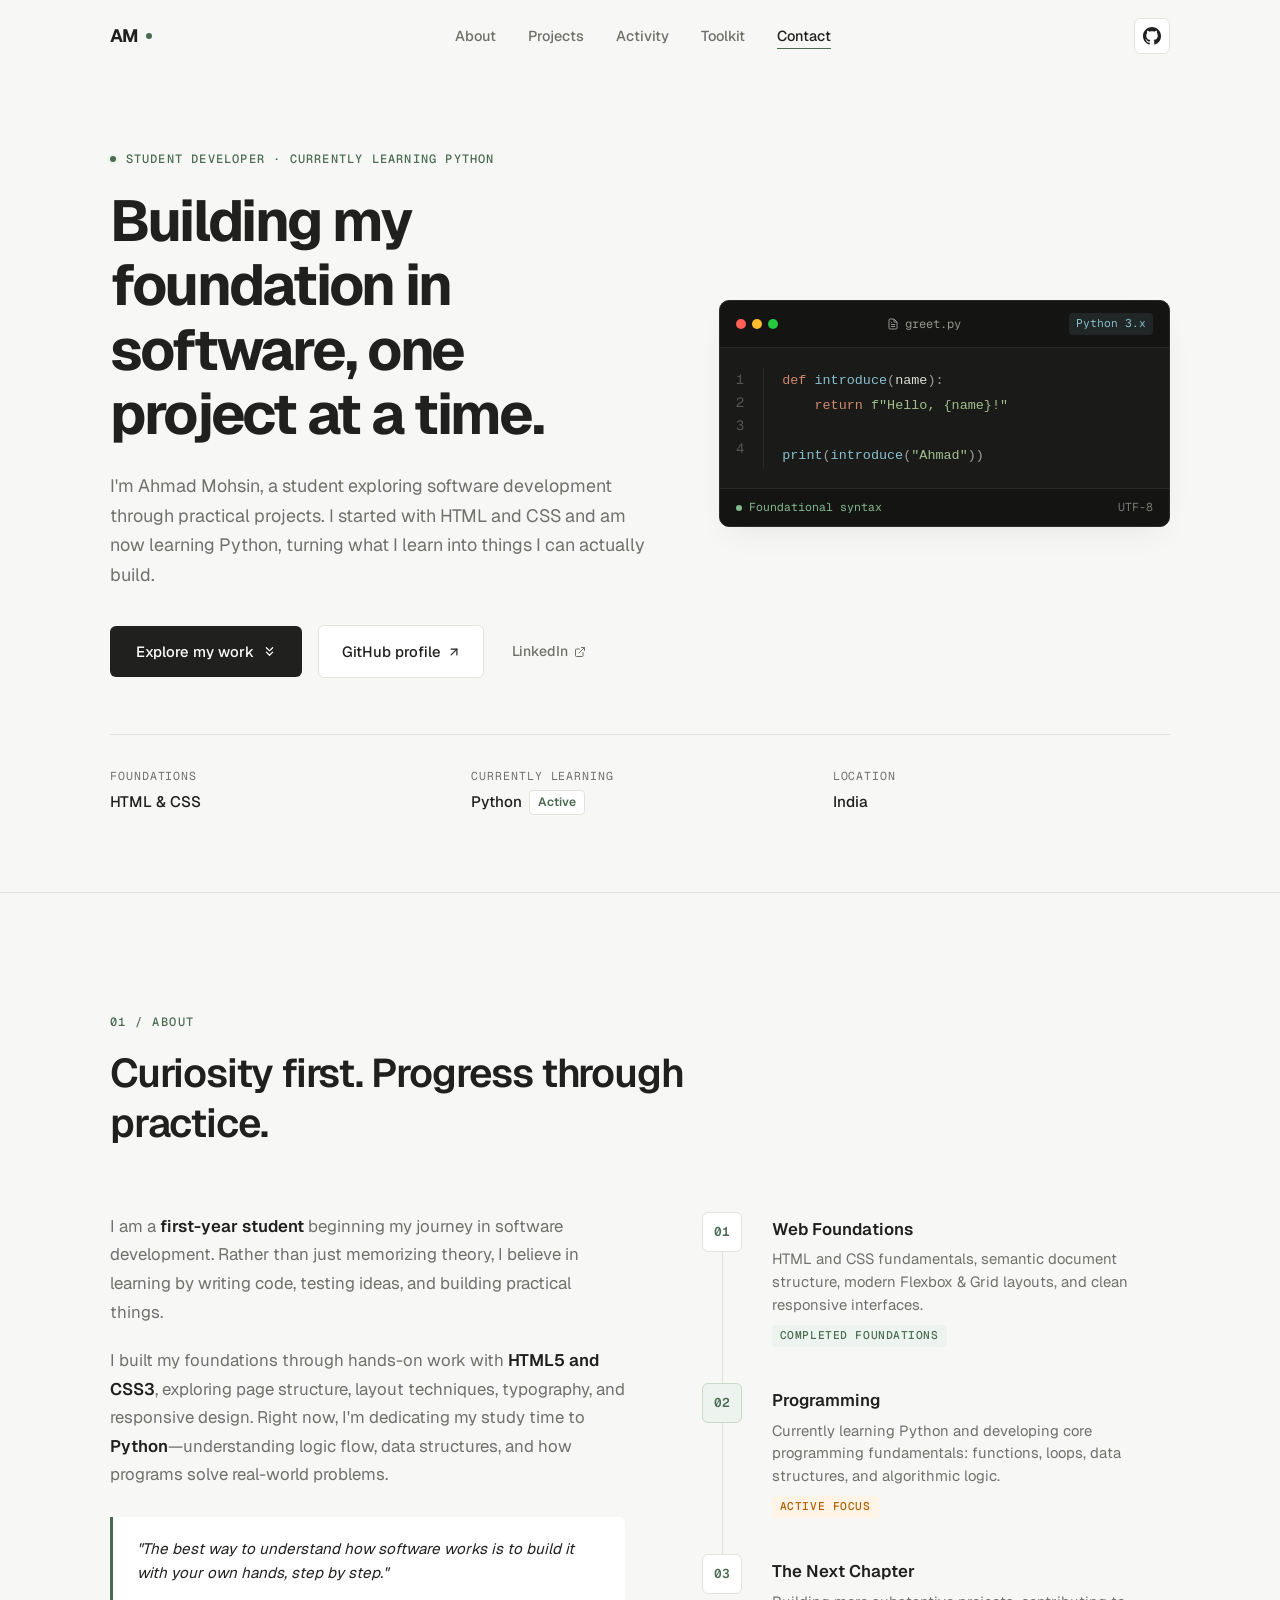
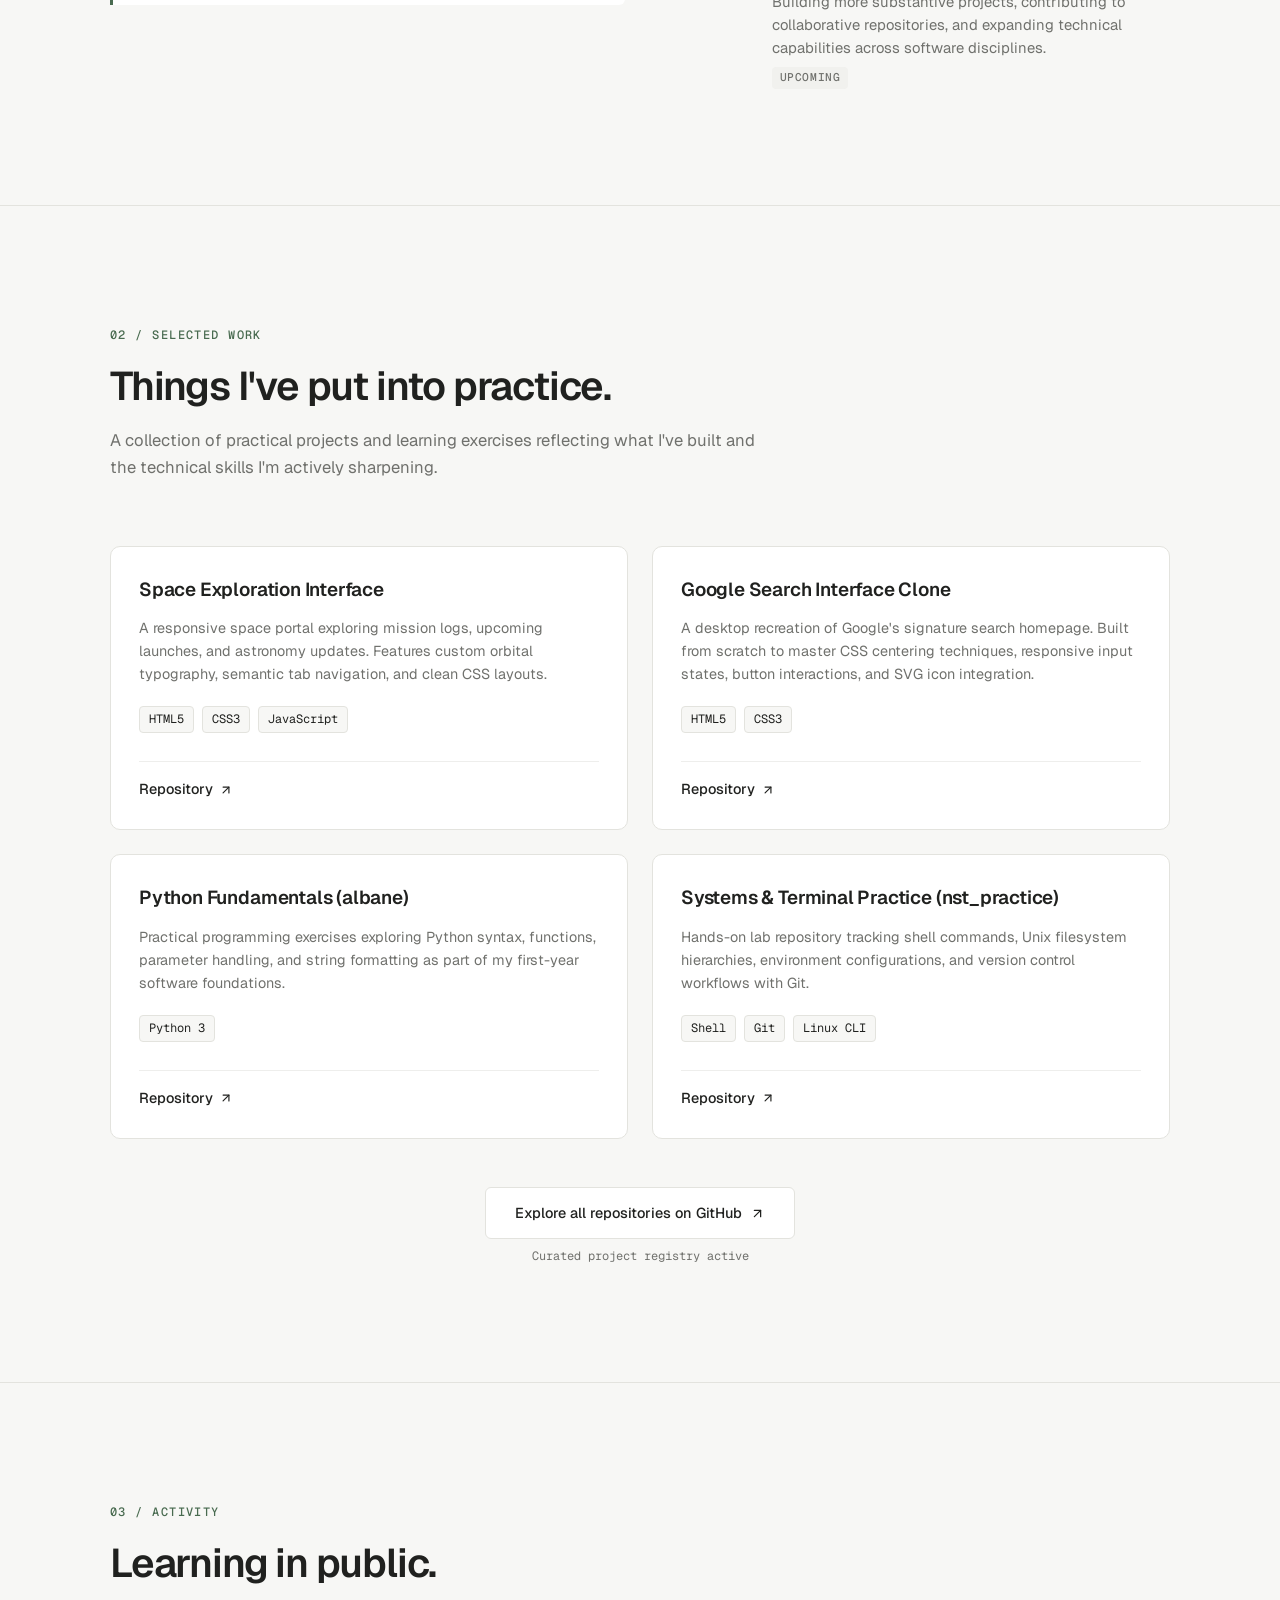
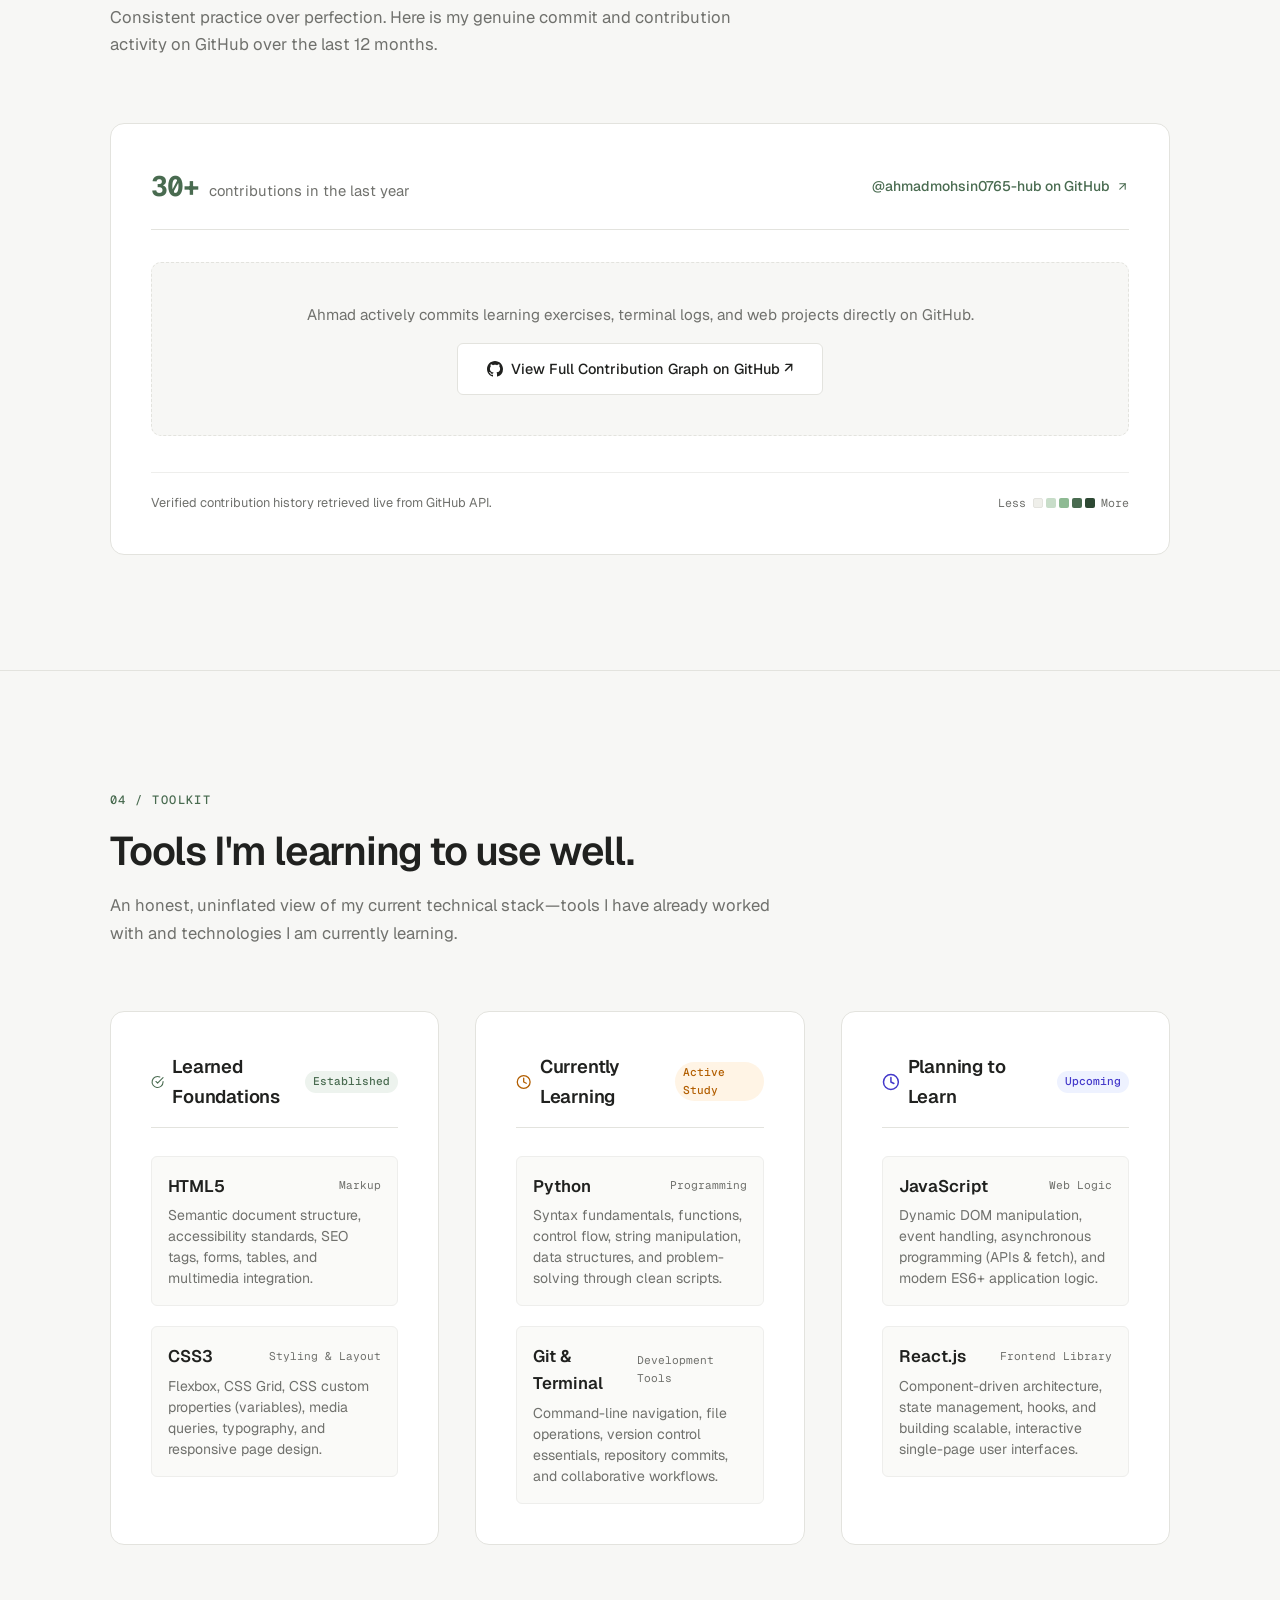
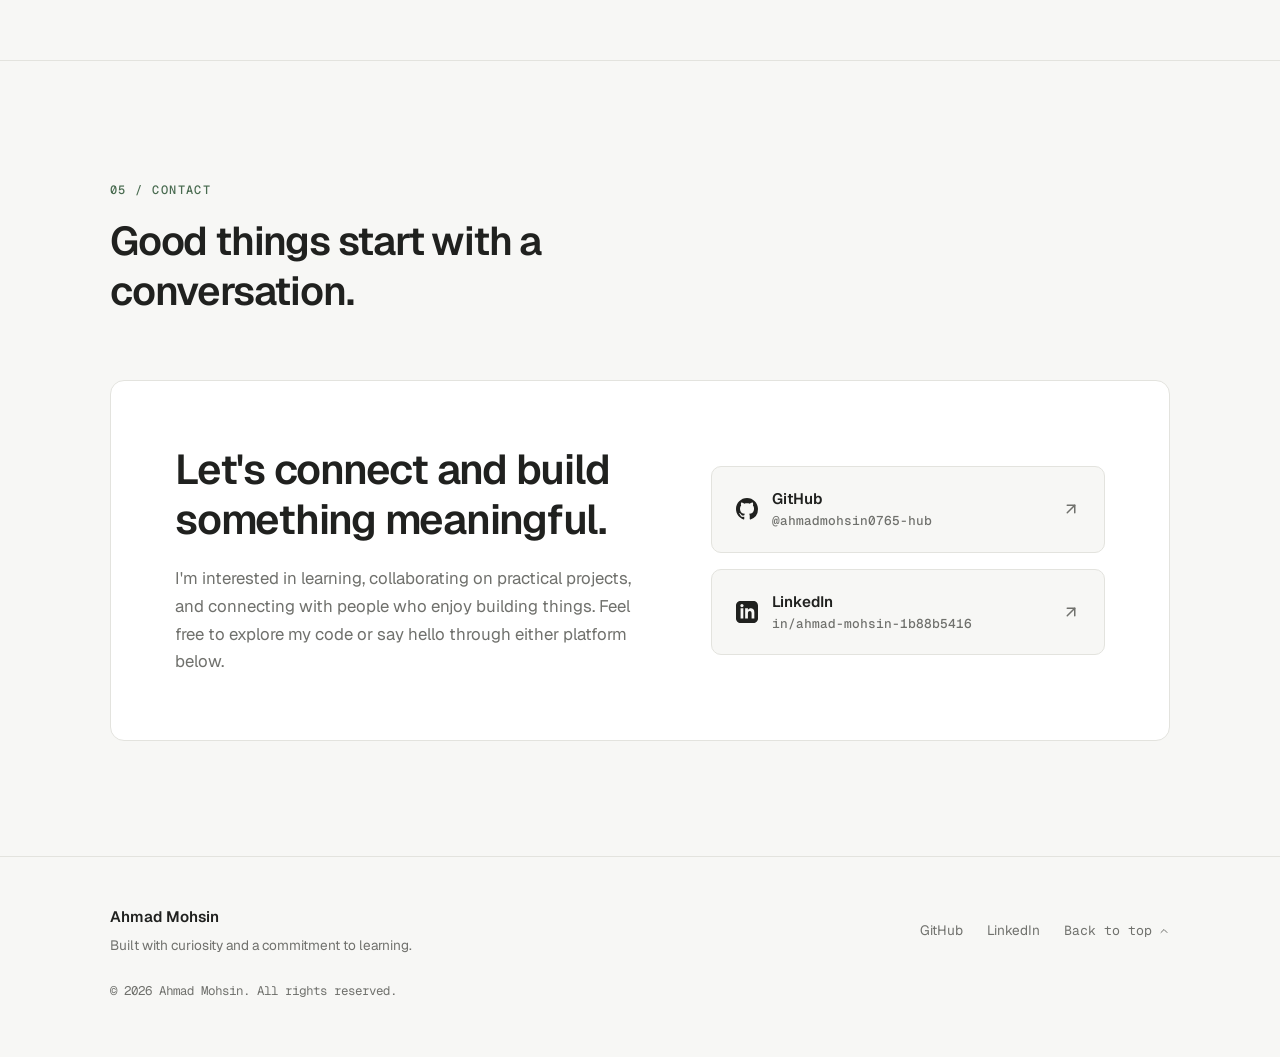
==== commit 1e2065bc: "Addes plan to study section and removed the go green section" ====
--- a/index.html
+++ b/index.html
@@ -224,10 +224,7 @@
         </div>
 
         <div class="projects-wrapper">
-          <!-- Featured Project Injection Container -->
-          <div id="featured-project-container"></div>
-
-          <!-- Regular Projects Two-Column Grid -->
+          <!-- Projects Grid -->
           <div class="projects-grid" id="projects-grid-container"></div>
 
           <!-- Explore GitHub Link -->
@@ -367,6 +364,35 @@
               </li>
             </ul>
           </div>
+
+          <!-- Category 3: Planning to Learn -->
+          <div class="skill-category reveal">
+            <div class="skill-category-header">
+              <h3 class="skill-category-title">
+                <svg width="18" height="18" viewBox="0 0 24 24" fill="none" stroke="#4338CA" stroke-width="2" stroke-linecap="round" stroke-linejoin="round"><circle cx="12" cy="12" r="10"></circle><polyline points="12 6 12 12 16 14"></polyline></svg>
+                <span>Planning to Learn</span>
+              </h3>
+              <span class="skill-badge planned">Upcoming</span>
+            </div>
+
+            <ul class="skill-list">
+              <li class="skill-item">
+                <div class="skill-item-header">
+                  <span class="skill-name">JavaScript</span>
+                  <span class="skill-status-pill">Web Logic</span>
+                </div>
+                <p class="skill-desc">Dynamic DOM manipulation, event handling, asynchronous programming (APIs &amp; fetch), and modern ES6+ application logic.</p>
+              </li>
+
+              <li class="skill-item">
+                <div class="skill-item-header">
+                  <span class="skill-name">React.js</span>
+                  <span class="skill-status-pill">Frontend Library</span>
+                </div>
+                <p class="skill-desc">Component-driven architecture, state management, hooks, and building scalable, interactive single-page user interfaces.</p>
+              </li>
+            </ul>
+          </div>
         </div>
       </div>
     </section>
--- a/style.css
+++ b/style.css
@@ -1159,8 +1159,8 @@
 /* --- Toolkit / Skills Section --- */
 .skills-grid {
   display: grid;
-  grid-template-columns: repeat(2, 1fr);
-  gap: clamp(1.5rem, 4vw, 2.5rem);
+  grid-template-columns: repeat(auto-fit, minmax(min(100%, 300px), 1fr));
+  gap: clamp(1.5rem, 3vw, 2.25rem);
 }
 
 .skill-category {
@@ -1207,6 +1207,11 @@
 .skill-badge.learning {
   background: #FFF4E5;
   color: #B25E00;
+}
+
+.skill-badge.planned {
+  background: #EEF2FF;
+  color: #4338CA;
 }
 
 .skill-list {
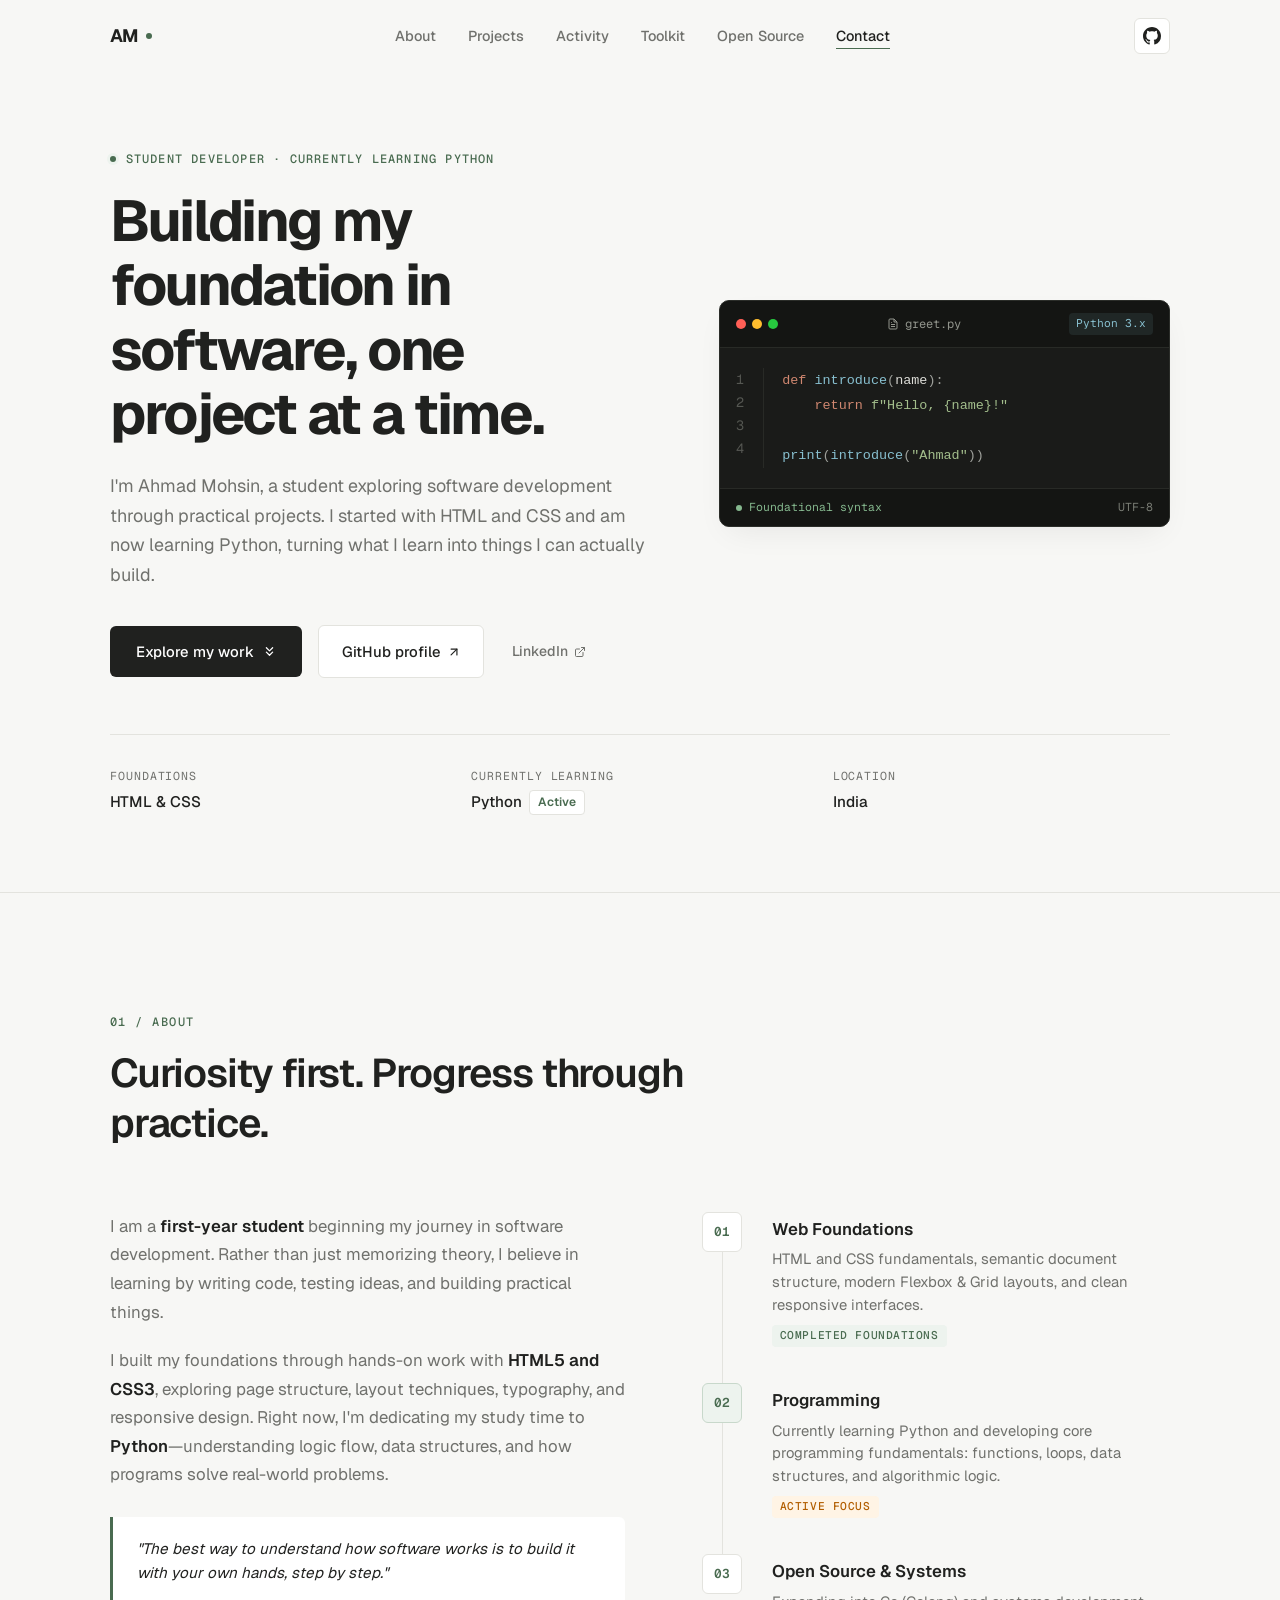
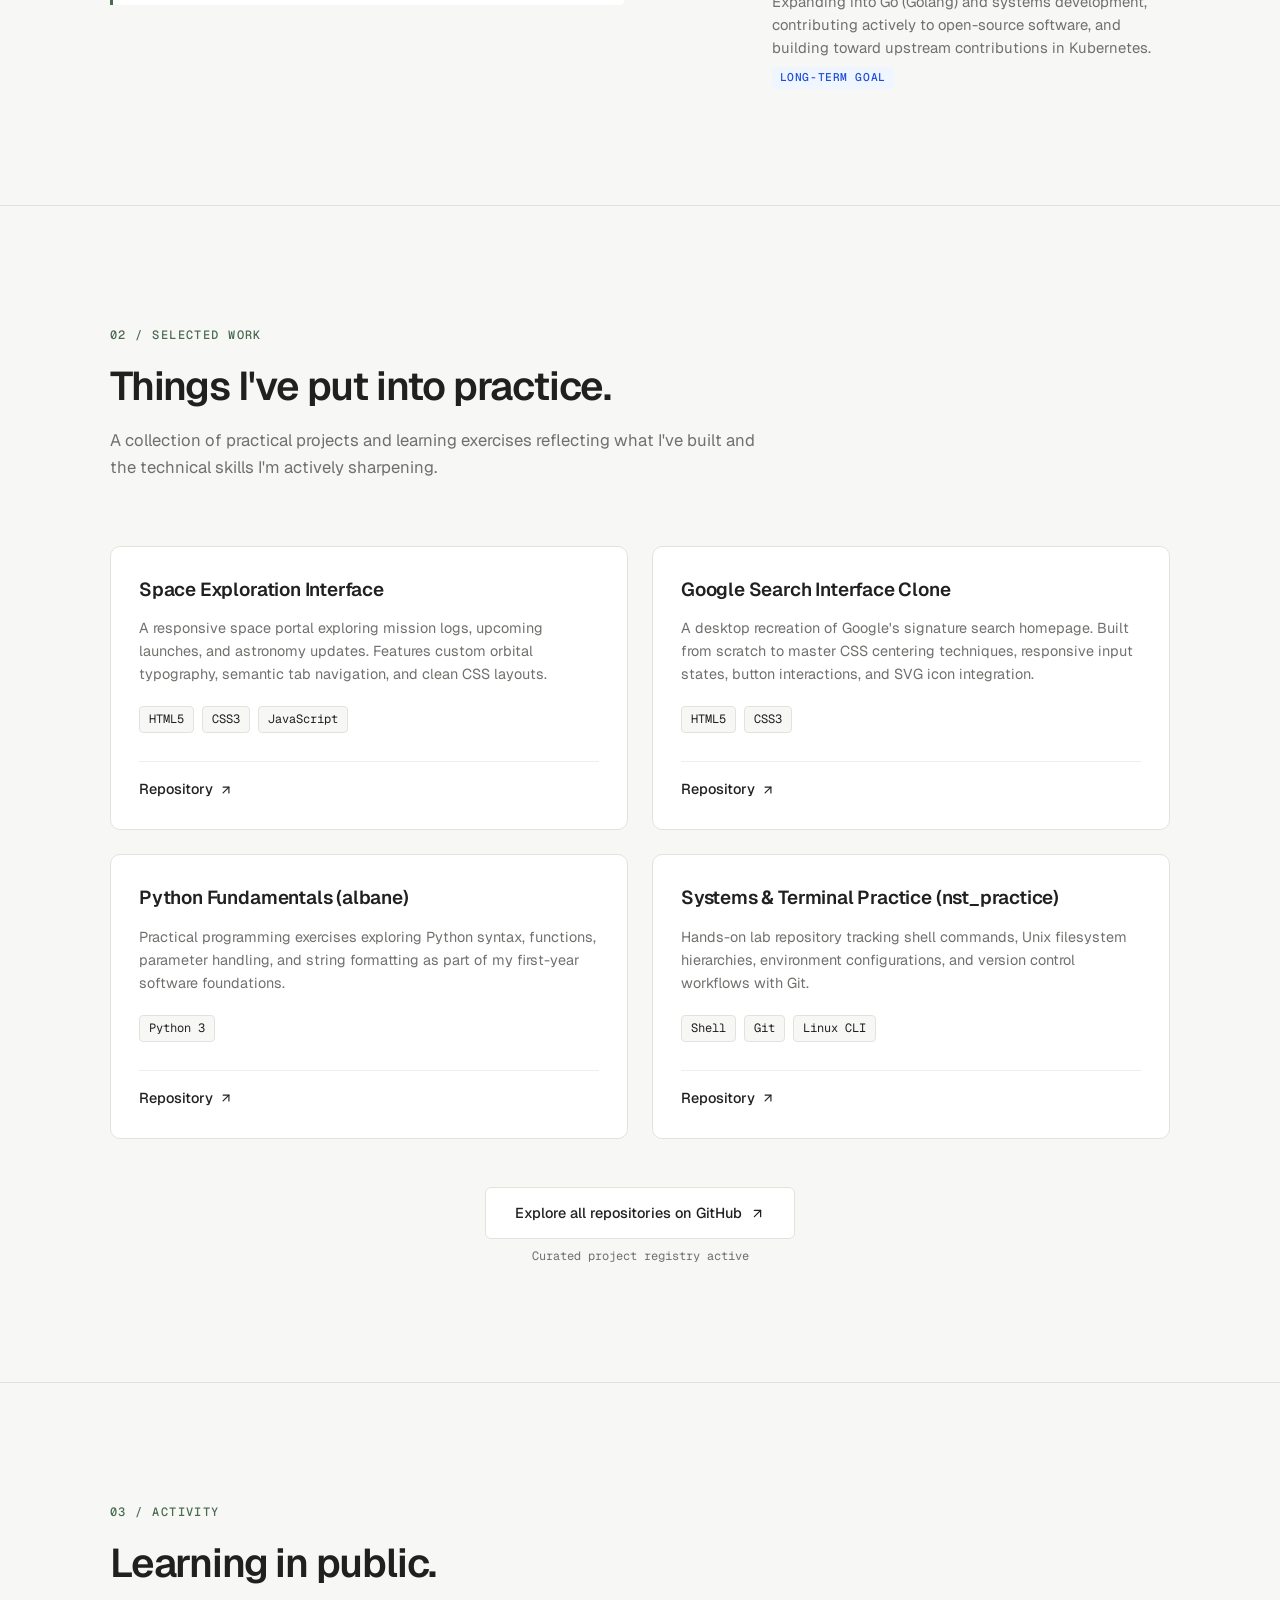
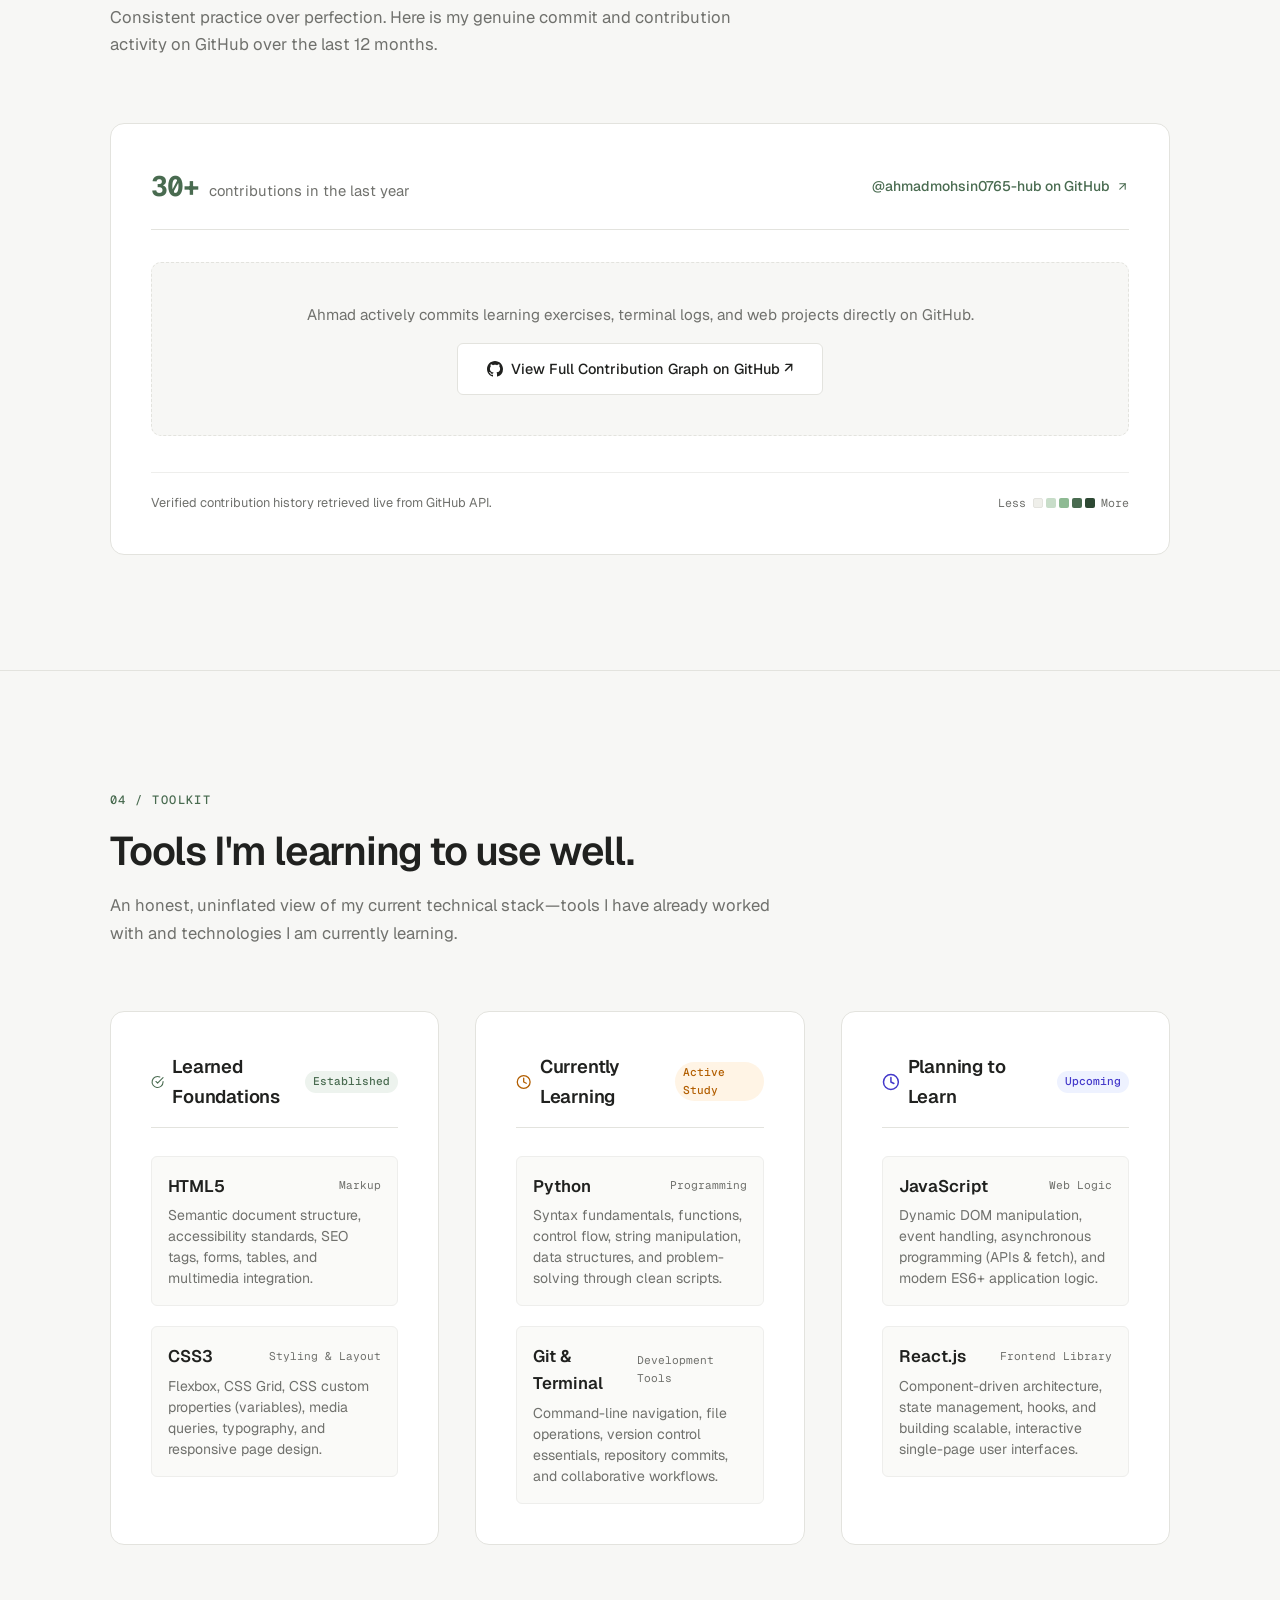
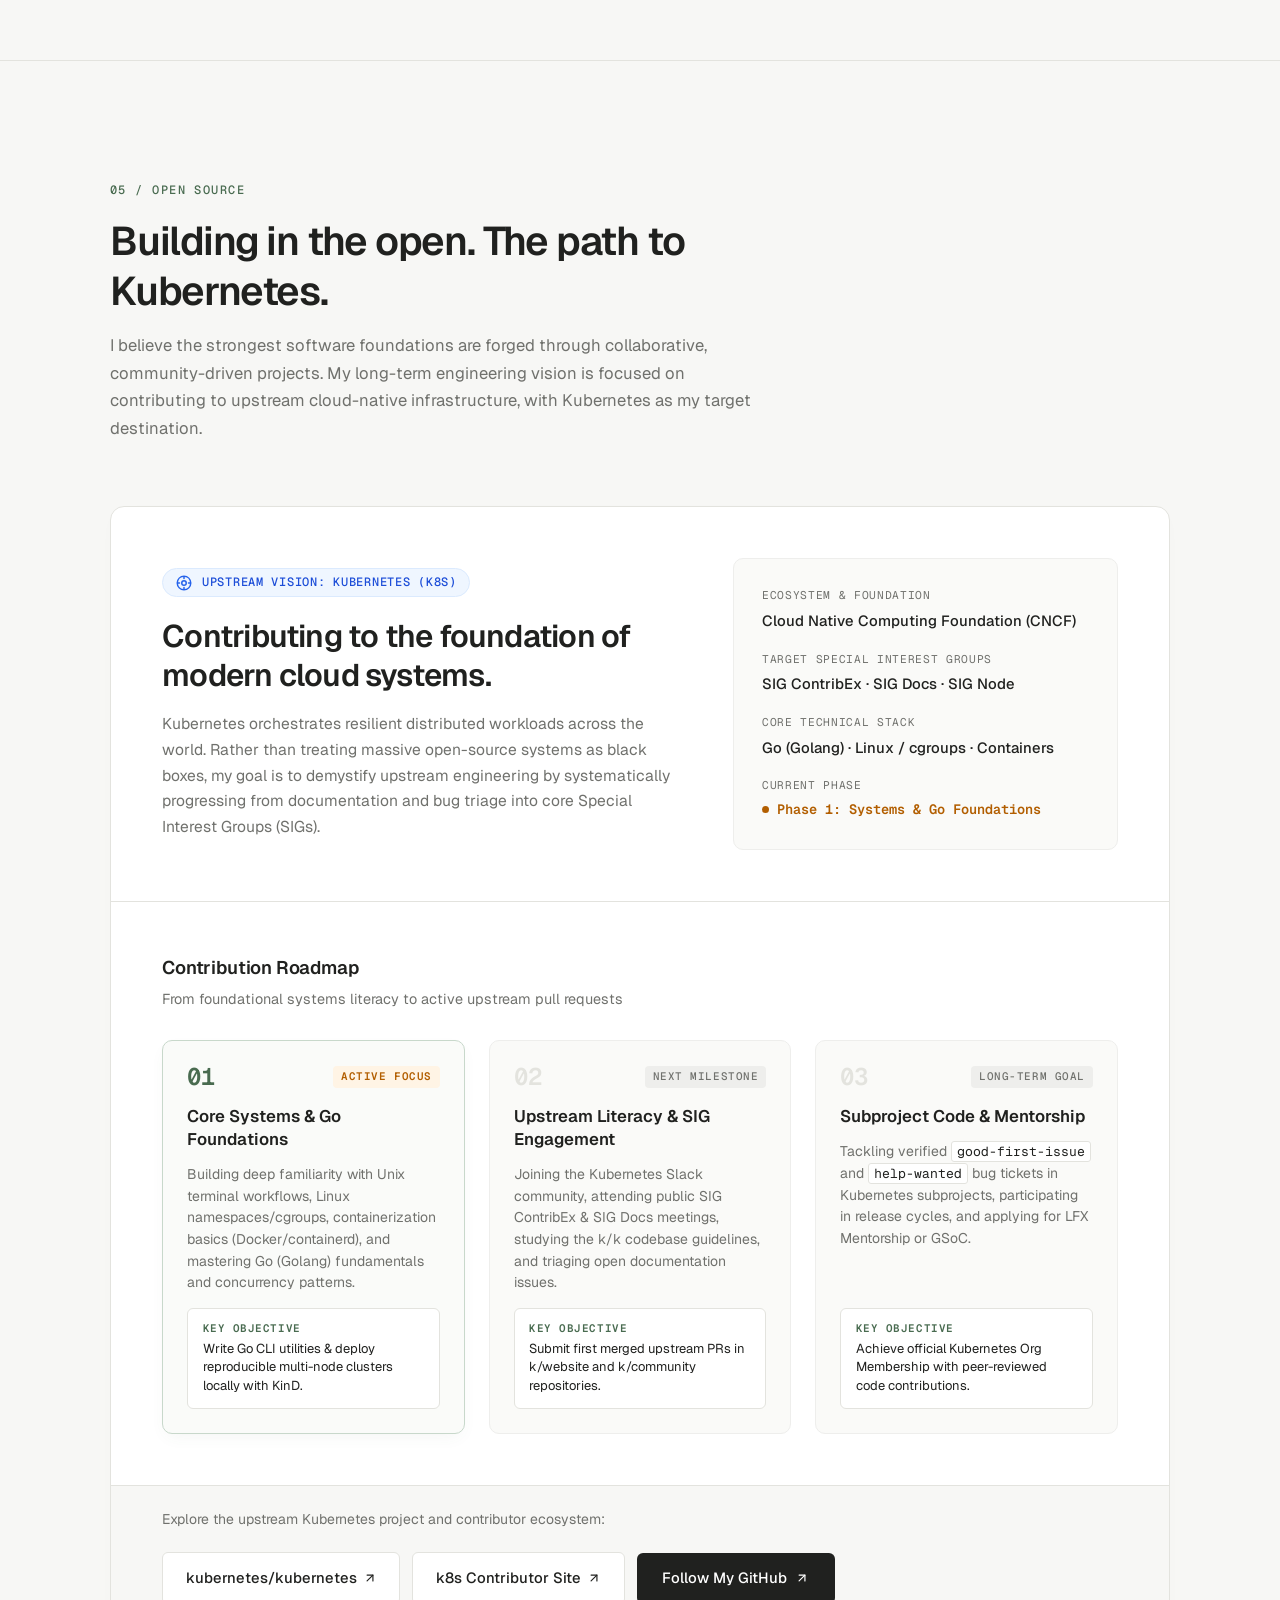
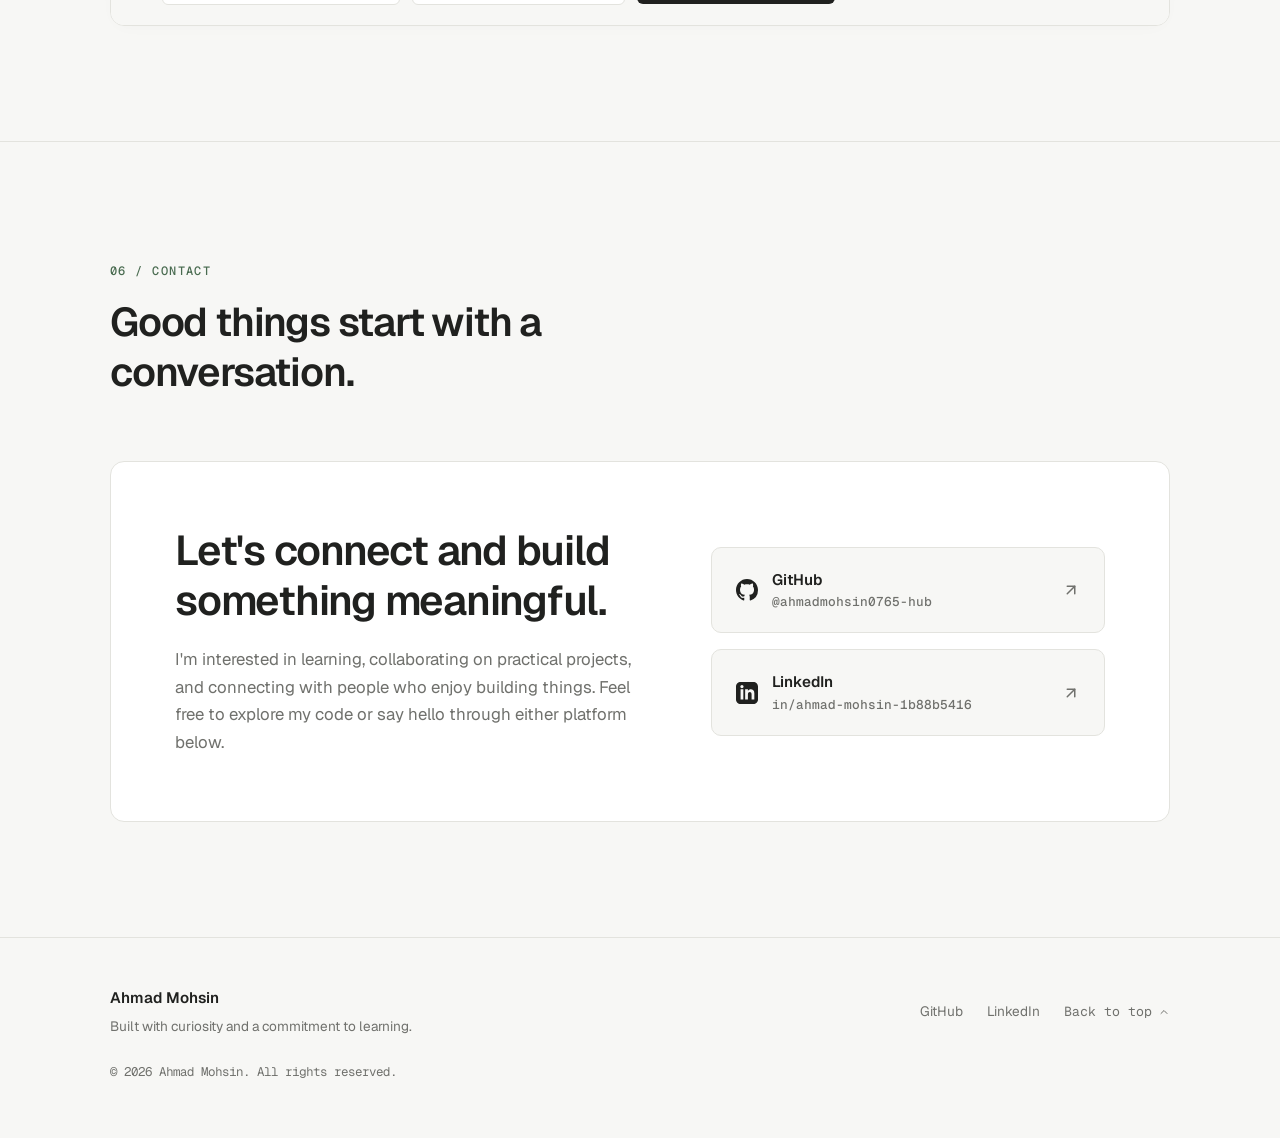
==== commit 239eae8c: "Added a section about open source" ====
--- a/index.html
+++ b/index.html
@@ -48,6 +48,7 @@
           <li><a href="#projects" class="nav-link">Projects</a></li>
           <li><a href="#activity" class="nav-link">Activity</a></li>
           <li><a href="#toolkit" class="nav-link">Toolkit</a></li>
+          <li><a href="#open-source" class="nav-link">Open Source</a></li>
           <li><a href="#contact" class="nav-link">Contact</a></li>
         </ul>
       </nav>
@@ -202,9 +203,9 @@
             <div class="timeline-step" role="listitem">
               <div class="timeline-marker" aria-hidden="true">03</div>
               <div class="timeline-content">
-                <h3 class="timeline-title">The Next Chapter</h3>
-                <p class="timeline-desc">Building more substantive projects, contributing to collaborative repositories, and expanding technical capabilities across software disciplines.</p>
-                <span class="timeline-badge" style="background: #F1F1EE; color: #70716D;">Upcoming</span>
+                <h3 class="timeline-title">Open Source &amp; Systems</h3>
+                <p class="timeline-desc">Expanding into Go (Golang) and systems development, contributing actively to open-source software, and building toward upstream contributions in Kubernetes.</p>
+                <span class="timeline-badge" style="background: #EFF6FF; color: #1D4ED8;">Long-Term Goal</span>
               </div>
             </div>
           </div>
@@ -397,11 +398,151 @@
       </div>
     </section>
 
-    <!-- Section 05: Contact -->
+    <!-- Section 05: Open Source & Kubernetes Roadmap -->
+    <section id="open-source" class="section" aria-labelledby="oss-heading">
+      <div class="container">
+        <div class="section-header reveal">
+          <span class="section-label">05 / OPEN SOURCE</span>
+          <h2 id="oss-heading" class="section-heading">Building in the open. The path to Kubernetes.</h2>
+          <p class="section-intro">
+            I believe the strongest software foundations are forged through collaborative, community-driven projects. My long-term engineering vision is focused on contributing to upstream cloud-native infrastructure, with Kubernetes as my target destination.
+          </p>
+        </div>
+
+        <!-- Open Source Main Card -->
+        <div class="oss-card reveal">
+          <div class="oss-banner">
+            <div class="oss-target-info">
+              <div class="oss-target-badge">
+                <span class="oss-k8s-wheel" aria-hidden="true">
+                  <svg width="18" height="18" viewBox="0 0 24 24" fill="currentColor">
+                    <path d="M12 2a10 10 0 1 0 10 10A10 10 0 0 0 12 2zm1 17.93V18a1 1 0 0 0-2 0v1.93A8 8 0 0 1 4.07 13H6a1 1 0 0 0 0-2H4.07A8 8 0 0 1 11 4.07V6a1 1 0 0 0 2 0V4.07A8 8 0 0 1 19.93 11H18a1 1 0 0 0 0 2h1.93A8 8 0 0 1 13 19.93zM12 8a4 4 0 1 0 4 4 4 4 0 0 0-4-4zm0 6a2 2 0 1 1 2-2 2 2 0 0 1-2 2z"/>
+                  </svg>
+                </span>
+                <span>Upstream Vision: Kubernetes (k8s)</span>
+              </div>
+              <h3 class="oss-card-title">Contributing to the foundation of modern cloud systems.</h3>
+              <p class="oss-card-desc">
+                Kubernetes orchestrates resilient distributed workloads across the world. Rather than treating massive open-source systems as black boxes, my goal is to demystify upstream engineering by systematically progressing from documentation and bug triage into core Special Interest Groups (SIGs).
+              </p>
+            </div>
+
+            <div class="oss-meta-panel">
+              <div class="oss-meta-item">
+                <span class="oss-meta-label">Ecosystem &amp; Foundation</span>
+                <span class="oss-meta-val">Cloud Native Computing Foundation (CNCF)</span>
+              </div>
+              <div class="oss-meta-item">
+                <span class="oss-meta-label">Target Special Interest Groups</span>
+                <span class="oss-meta-val">SIG ContribEx · SIG Docs · SIG Node</span>
+              </div>
+              <div class="oss-meta-item">
+                <span class="oss-meta-label">Core Technical Stack</span>
+                <span class="oss-meta-val">Go (Golang) · Linux / cgroups · Containers</span>
+              </div>
+              <div class="oss-meta-item">
+                <span class="oss-meta-label">Current Phase</span>
+                <span class="oss-meta-val oss-phase-tag">
+                  <span class="status-pulse-dot"></span>
+                  Phase 1: Systems &amp; Go Foundations
+                </span>
+              </div>
+            </div>
+          </div>
+
+          <!-- 3-Phase Action Roadmap -->
+          <div class="oss-roadmap">
+            <div class="oss-roadmap-header">
+              <h4 class="oss-roadmap-title">Contribution Roadmap</h4>
+              <span class="oss-roadmap-subtitle">From foundational systems literacy to active upstream pull requests</span>
+            </div>
+
+            <div class="oss-steps-grid">
+              <!-- Phase 1 -->
+              <div class="oss-step-card active">
+                <div class="oss-step-top">
+                  <span class="oss-step-num">01</span>
+                  <span class="oss-step-badge active">Active Focus</span>
+                </div>
+                <div class="oss-step-header">
+                  <h5 class="oss-step-heading">Core Systems &amp; Go Foundations</h5>
+                </div>
+                <p class="oss-step-desc">
+                  Building deep familiarity with Unix terminal workflows, Linux namespaces/cgroups, containerization basics (Docker/containerd), and mastering Go (Golang) fundamentals and concurrency patterns.
+                </p>
+                <div class="oss-step-milestone">
+                  <span class="milestone-label">Key Objective</span>
+                  <span class="milestone-text">Write Go CLI utilities &amp; deploy reproducible multi-node clusters locally with KinD.</span>
+                </div>
+              </div>
+
+              <!-- Phase 2 -->
+              <div class="oss-step-card">
+                <div class="oss-step-top">
+                  <span class="oss-step-num">02</span>
+                  <span class="oss-step-badge">Next Milestone</span>
+                </div>
+                <div class="oss-step-header">
+                  <h5 class="oss-step-heading">Upstream Literacy &amp; SIG Engagement</h5>
+                </div>
+                <p class="oss-step-desc">
+                  Joining the Kubernetes Slack community, attending public SIG ContribEx &amp; SIG Docs meetings, studying the k/k codebase guidelines, and triaging open documentation issues.
+                </p>
+                <div class="oss-step-milestone">
+                  <span class="milestone-label">Key Objective</span>
+                  <span class="milestone-text">Submit first merged upstream PRs in k/website and k/community repositories.</span>
+                </div>
+              </div>
+
+              <!-- Phase 3 -->
+              <div class="oss-step-card">
+                <div class="oss-step-top">
+                  <span class="oss-step-num">03</span>
+                  <span class="oss-step-badge">Long-Term Goal</span>
+                </div>
+                <div class="oss-step-header">
+                  <h5 class="oss-step-heading">Subproject Code &amp; Mentorship</h5>
+                </div>
+                <p class="oss-step-desc">
+                  Tackling verified <code>good-first-issue</code> and <code>help-wanted</code> bug tickets in Kubernetes subprojects, participating in release cycles, and applying for LFX Mentorship or GSoC.
+                </p>
+                <div class="oss-step-milestone">
+                  <span class="milestone-label">Key Objective</span>
+                  <span class="milestone-text">Achieve official Kubernetes Org Membership with peer-reviewed code contributions.</span>
+                </div>
+              </div>
+            </div>
+          </div>
+
+          <!-- Bottom Links -->
+          <div class="oss-footer">
+            <div class="oss-footer-left">
+              <span class="oss-footer-hint">Explore the upstream Kubernetes project and contributor ecosystem:</span>
+            </div>
+            <div class="oss-footer-actions">
+              <a href="https://github.com/kubernetes/kubernetes" class="btn-secondary" target="_blank" rel="noopener noreferrer">
+                <span>kubernetes/kubernetes</span>
+                <svg width="14" height="14" viewBox="0 0 24 24" fill="none" stroke="currentColor" stroke-width="2" stroke-linecap="round" stroke-linejoin="round"><line x1="7" y1="17" x2="17" y2="7"></line><polyline points="7 7 17 7 17 17"></polyline></svg>
+              </a>
+              <a href="https://k8s.dev" class="btn-secondary" target="_blank" rel="noopener noreferrer">
+                <span>k8s Contributor Site</span>
+                <svg width="14" height="14" viewBox="0 0 24 24" fill="none" stroke="currentColor" stroke-width="2" stroke-linecap="round" stroke-linejoin="round"><line x1="7" y1="17" x2="17" y2="7"></line><polyline points="7 7 17 7 17 17"></polyline></svg>
+              </a>
+              <a href="https://github.com/ahmadmohsin0765-hub" class="btn-primary" target="_blank" rel="noopener noreferrer">
+                <span>Follow My GitHub</span>
+                <svg width="14" height="14" viewBox="0 0 24 24" fill="none" stroke="currentColor" stroke-width="2" stroke-linecap="round" stroke-linejoin="round"><line x1="7" y1="17" x2="17" y2="7"></line><polyline points="7 7 17 7 17 17"></polyline></svg>
+              </a>
+            </div>
+          </div>
+        </div>
+      </div>
+    </section>
+
+    <!-- Section 06: Contact -->
     <section id="contact" class="section" aria-labelledby="contact-heading">
       <div class="container">
         <div class="section-header reveal">
-          <span class="section-label">05 / CONTACT</span>
+          <span class="section-label">06 / CONTACT</span>
           <h2 id="contact-heading" class="section-heading">Good things start with a conversation.</h2>
         </div>
 
--- a/style.css
+++ b/style.css
@@ -1263,6 +1263,291 @@
   line-height: 1.5;
 }
 
+/* --- Open Source & Kubernetes Roadmap Section --- */
+.oss-card {
+  background: var(--surface);
+  border: 1px solid var(--border);
+  border-radius: var(--radius-lg);
+  overflow: hidden;
+  box-shadow: 0 4px 20px -8px rgba(0, 0, 0, 0.04);
+}
+
+.oss-banner {
+  display: grid;
+  grid-template-columns: 1.35fr 1fr;
+  gap: clamp(2rem, 4vw, 3.5rem);
+  padding: clamp(2rem, 4vw, 3.25rem);
+  border-bottom: 1px solid var(--border);
+  align-items: center;
+}
+
+.oss-target-info {
+  display: flex;
+  flex-direction: column;
+}
+
+.oss-target-badge {
+  display: inline-flex;
+  align-items: center;
+  gap: 0.55rem;
+  align-self: flex-start;
+  font-family: var(--font-mono);
+  font-size: 0.75rem;
+  text-transform: uppercase;
+  letter-spacing: 0.06em;
+  color: #1D4ED8;
+  background: #EFF6FF;
+  border: 1px solid #DBEAFE;
+  padding: 4px 12px;
+  border-radius: 20px;
+  font-weight: 500;
+  margin-bottom: 1.25rem;
+}
+
+.oss-k8s-wheel {
+  display: inline-flex;
+  align-items: center;
+  justify-content: center;
+  color: #2563EB;
+}
+
+.oss-card-title {
+  font-size: clamp(1.45rem, 2.8vw, 1.95rem);
+  font-weight: 600;
+  letter-spacing: -0.025em;
+  color: var(--text);
+  line-height: 1.25;
+  margin-bottom: 1rem;
+}
+
+.oss-card-desc {
+  font-size: 0.975rem;
+  color: var(--text-secondary);
+  line-height: 1.65;
+}
+
+.oss-meta-panel {
+  background: var(--surface-muted);
+  border: 1px solid var(--border-light);
+  border-radius: var(--radius-md);
+  padding: clamp(1.25rem, 2.5vw, 1.75rem);
+  display: flex;
+  flex-direction: column;
+  gap: 1.1rem;
+}
+
+.oss-meta-item {
+  display: flex;
+  flex-direction: column;
+  gap: 0.25rem;
+}
+
+.oss-meta-label {
+  font-family: var(--font-mono);
+  font-size: 0.7rem;
+  text-transform: uppercase;
+  letter-spacing: 0.06em;
+  color: var(--text-secondary);
+}
+
+.oss-meta-val {
+  font-size: 0.925rem;
+  font-weight: 500;
+  color: var(--text);
+}
+
+.oss-phase-tag {
+  display: inline-flex;
+  align-items: center;
+  gap: 0.5rem;
+  color: #B25E00;
+  font-family: var(--font-mono);
+  font-weight: 600;
+  font-size: 0.85rem;
+}
+
+.status-pulse-dot {
+  width: 7px;
+  height: 7px;
+  border-radius: 50%;
+  background: #B25E00;
+  box-shadow: 0 0 0 0 rgba(178, 94, 0, 0.4);
+  animation: ossPulse 2s infinite;
+}
+
+@keyframes ossPulse {
+  0% {
+    box-shadow: 0 0 0 0 rgba(178, 94, 0, 0.4);
+  }
+  70% {
+    box-shadow: 0 0 0 6px rgba(178, 94, 0, 0);
+  }
+  100% {
+    box-shadow: 0 0 0 0 rgba(178, 94, 0, 0);
+  }
+}
+
+.oss-roadmap {
+  padding: clamp(2rem, 4vw, 3.25rem);
+}
+
+.oss-roadmap-header {
+  margin-bottom: 1.75rem;
+}
+
+.oss-roadmap-title {
+  font-size: 1.15rem;
+  font-weight: 600;
+  color: var(--text);
+  letter-spacing: -0.01em;
+  margin-bottom: 0.25rem;
+}
+
+.oss-roadmap-subtitle {
+  font-size: 0.9rem;
+  color: var(--text-secondary);
+}
+
+.oss-steps-grid {
+  display: grid;
+  grid-template-columns: repeat(3, 1fr);
+  gap: 1.5rem;
+}
+
+.oss-step-card {
+  background: var(--surface-muted);
+  border: 1px solid var(--border-light);
+  border-radius: var(--radius-md);
+  padding: 1.5rem;
+  display: flex;
+  flex-direction: column;
+  gap: 0.85rem;
+  transition: border-color var(--transition-fast), transform var(--transition-fast);
+}
+
+.oss-step-card:hover {
+  border-color: var(--accent-border);
+}
+
+.oss-step-card.active {
+  background: #FAFBF9;
+  border-color: var(--accent-border);
+  box-shadow: 0 6px 18px -6px rgba(73, 107, 80, 0.08);
+}
+
+.oss-step-top {
+  display: flex;
+  align-items: center;
+  justify-content: space-between;
+}
+
+.oss-step-num {
+  font-family: var(--font-mono);
+  font-size: 1.5rem;
+  font-weight: 600;
+  color: var(--border);
+  line-height: 1;
+}
+
+.oss-step-card.active .oss-step-num {
+  color: var(--accent);
+}
+
+.oss-step-badge {
+  font-family: var(--font-mono);
+  font-size: 0.68rem;
+  text-transform: uppercase;
+  letter-spacing: 0.05em;
+  padding: 2px 8px;
+  border-radius: 4px;
+  background: var(--border-light);
+  color: var(--text-secondary);
+  font-weight: 500;
+}
+
+.oss-step-badge.active {
+  background: #FFF4E5;
+  color: #B25E00;
+  font-weight: 600;
+}
+
+.oss-step-header {
+  margin-top: 0.15rem;
+}
+
+.oss-step-heading {
+  font-size: 1.05rem;
+  font-weight: 600;
+  color: var(--text);
+  line-height: 1.35;
+}
+
+.oss-step-desc {
+  font-size: 0.875rem;
+  color: var(--text-secondary);
+  line-height: 1.55;
+  flex-grow: 1;
+}
+
+.oss-step-desc code {
+  font-family: var(--font-mono);
+  font-size: 0.82rem;
+  background: var(--surface);
+  border: 1px solid var(--border);
+  padding: 1px 5px;
+  border-radius: 3px;
+  color: var(--text);
+}
+
+.oss-step-milestone {
+  background: var(--surface);
+  border: 1px solid var(--border);
+  border-radius: var(--radius-sm);
+  padding: 0.75rem 0.9rem;
+  font-size: 0.81rem;
+  line-height: 1.45;
+  display: flex;
+  flex-direction: column;
+  gap: 0.2rem;
+  margin-top: auto;
+}
+
+.milestone-label {
+  font-family: var(--font-mono);
+  font-weight: 600;
+  font-size: 0.68rem;
+  text-transform: uppercase;
+  letter-spacing: 0.05em;
+  color: var(--accent);
+}
+
+.milestone-text {
+  color: var(--text);
+}
+
+.oss-footer {
+  display: flex;
+  align-items: center;
+  justify-content: space-between;
+  padding: 1.25rem clamp(2rem, 4vw, 3.25rem);
+  background: var(--bg);
+  border-top: 1px solid var(--border);
+  gap: 1.25rem;
+  flex-wrap: wrap;
+}
+
+.oss-footer-hint {
+  font-size: 0.875rem;
+  color: var(--text-secondary);
+}
+
+.oss-footer-actions {
+  display: flex;
+  align-items: center;
+  gap: 0.75rem;
+  flex-wrap: wrap;
+}
+
 /* --- Contact Section --- */
 .contact-card {
   background: var(--surface);
@@ -1486,6 +1771,31 @@
     grid-template-columns: 1fr;
   }
 
+  .oss-banner {
+    grid-template-columns: 1fr;
+    gap: 2rem;
+  }
+
+  .oss-steps-grid {
+    grid-template-columns: 1fr;
+  }
+
+  .oss-footer {
+    flex-direction: column;
+    align-items: flex-start;
+  }
+
+  .oss-footer-actions {
+    width: 100%;
+    flex-direction: column;
+  }
+
+  .oss-footer-actions .btn-primary,
+  .oss-footer-actions .btn-secondary {
+    width: 100%;
+    justify-content: center;
+  }
+
   .hero-metadata {
     grid-template-columns: 1fr;
     gap: 1.25rem;
